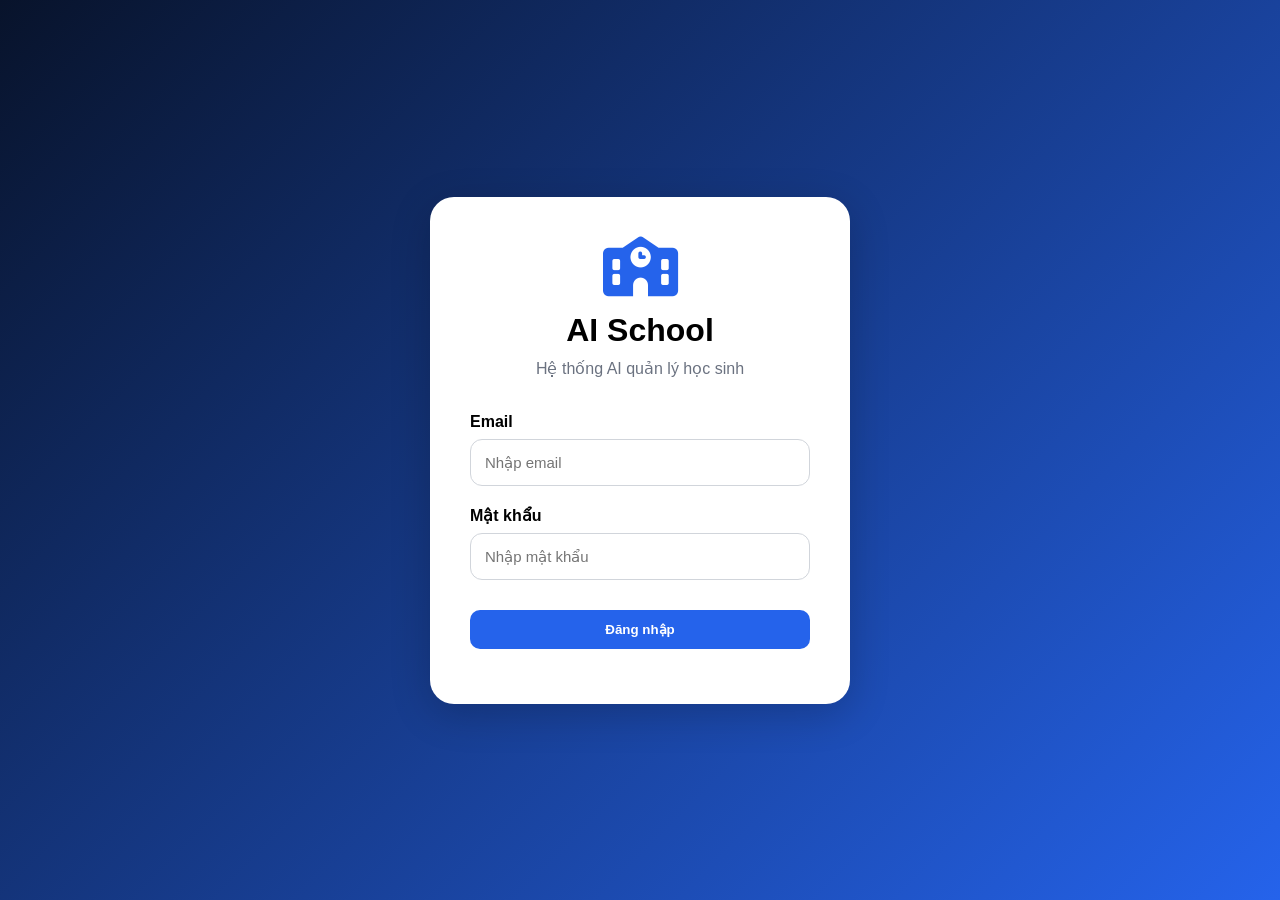
==== frontend/chatbot.html @ 5d68d1e5 "fix bug" ====
<!doctype html>
<html lang="vi">
  <head>
    <meta charset="UTF-8" />
    <meta name="viewport" content="width=device-width, initial-scale=1.0" />
    <title>Chatbot AI - AI School</title>
    <link rel="stylesheet" href="css/style.css" />
    <link rel="stylesheet" href="https://cdnjs.cloudflare.com/ajax/libs/font-awesome/6.5.2/css/all.min.css" />
    <style>
      .chat-layout { display: flex; flex-direction: column; height: calc(100vh - 120px); }
      .chat-messages { flex: 1; overflow-y: auto; padding: 20px; display: flex; flex-direction: column; gap: 16px; background: #f9fafb; border-radius: 16px; margin-bottom: 16px; }
      .msg { max-width: 75%; padding: 12px 16px; border-radius: 16px; font-size: 15px; line-height: 1.6; white-space: pre-wrap; word-break: break-word; }
      .msg.user { align-self: flex-end; background: #2563eb; color: white; border-bottom-right-radius: 4px; }
      .msg.bot  { align-self: flex-start; background: white; color: #1f2937; border-bottom-left-radius: 4px; box-shadow: 0 2px 8px rgba(0,0,0,0.08); }
      .msg.typing { color: #9ca3af; font-style: italic; }
      .chat-input-row { display: flex; gap: 10px; }
      .chat-input-row input { flex: 1; padding: 14px 18px; border-radius: 12px; border: 1px solid #d1d5db; font-size: 15px; outline: none; }
      .chat-input-row input:focus { border-color: #2563eb; }
      .chat-input-row button { padding: 14px 20px; border-radius: 12px; background: #2563eb; color: white; font-size: 15px; cursor: pointer; border: none; }
      .chat-input-row button:disabled { background: #9ca3af; cursor: not-allowed; }
    </style>
  </head>

  <body>
    <div class="layout">
      <aside class="sidebar">
        <div class="logo">
          <i class="fa-solid fa-school"></i>
          <span>AI School</span>
        </div>
        <ul class="menu">
          <li onclick="location.href='index.html'"><i class="fa-solid fa-chart-line"></i> Dashboard</li>
          <li onclick="location.href='students.html'"><i class="fa-solid fa-user-graduate"></i> Học sinh</li>
          <li onclick="location.href='index.html'"><i class="fa-solid fa-camera"></i> Nhận diện khuôn mặt</li>
          <li onclick="location.href='plate.html'"><i class="fa-solid fa-car"></i> Nhận diện biển số</li>
          <li class="active"><i class="fa-solid fa-robot"></i> Chatbot AI</li>
        </ul>
        <button onclick="logout()" style="margin:16px;width:calc(100% - 32px)">
          <i class="fa-solid fa-right-from-bracket"></i> Đăng xuất
        </button>
      </aside>

      <main class="main">
        <header class="topbar">
          <div>
            <h1>Chatbot AI</h1>
            <p>Hỏi về thống kê, vi phạm, học sinh</p>
          </div>
        </header>

        <div class="chat-layout">
          <div class="chat-messages" id="chatMessages">
            <div class="msg bot">Xin chào! Tôi là AI School Assistant. Bạn có thể hỏi tôi về thống kê vi phạm, danh sách học sinh, hoặc bất kỳ thông tin nào liên quan đến hệ thống quản lý trường học. 📊</div>
          </div>
          <div class="chat-input-row">
            <input type="text" id="chatInput" placeholder="Nhập câu hỏi..." onkeydown="if(event.key==='Enter') sendMessage()" />
            <button id="sendBtn" onclick="sendMessage()">
              <i class="fa-solid fa-paper-plane"></i>
            </button>
          </div>
        </div>
      </main>
    </div>

    <script src="js/api.js"></script>
    <script src="js/chatbot.js"></script>
  </body>
</html>
---- frontend/css/style.css ----
* {
  margin: 0;
  padding: 0;
  box-sizing: border-box;
  font-family: "Segoe UI", sans-serif;
}

body {
  background: #f4f7fb;
}

.layout {
  display: flex;
  min-height: 100vh;
}

/* ======================
   SIDEBAR
====================== */

.sidebar {
  width: 250px;
  background: #08132b;
  color: white;
  padding: 20px;
  position: fixed;
  left: 0;
  top: 0;
  bottom: 0;
}

.logo {
  font-size: 18px;
  font-weight: 700;
  margin-bottom: 40px;

  display: flex;
  gap: 10px;
  align-items: center;
}

.menu {
  list-style: none;
}

.menu li {
  padding: 14px 16px;
  margin-bottom: 10px;
  border-radius: 12px;

  cursor: pointer;

  display: flex;
  gap: 12px;
  align-items: center;

  transition: 0.3s;
}

.menu li:hover {
  background: #122042;
}

.menu .active {
  background: #2563eb;
}

.menu li a {
  display: flex;

  align-items: center;

  gap: 12px;

  text-decoration: none;

  color: inherit;

  width: 100%;
}

/* ======================
   MAIN
====================== */

.main {
  margin-left: 250px;
  flex: 1;
  padding: 30px;
}

/* ======================
   TOPBAR
====================== */

.topbar {
  display: flex;
  justify-content: space-between;
  align-items: center;

  margin-bottom: 25px;
}

.topbar h1 {
  font-size: 34px;
  margin-bottom: 6px;
}

.topbar p {
  color: #6b7280;
}

.user-box {
  font-size: 34px;
  color: #2563eb;
}

/* ======================
   BUTTON
====================== */

button {
  border: none;

  padding: 12px 18px;

  border-radius: 10px;

  cursor: pointer;

  background: #2563eb;

  color: white;

  font-weight: 600;
}

button:hover {
  background: #1d4ed8;
}

/* ======================
   MOBILE NAV
====================== */

.mobile-nav {
  display: none;
}

.mobile-item {
  text-decoration: none;

  color: #6b7280;
}

/* ======================
   RESPONSIVE
====================== */

@media (max-width: 768px) {
  .sidebar {
    display: none;
  }

  .main {
    margin-left: 0;
    padding: 15px;
    padding-bottom: 100px;
  }

  .topbar {
    flex-direction: column;
    align-items: flex-start;
    gap: 10px;
  }

  .topbar h1 {
    font-size: 26px;
  }

  button {
    width: 100%;

    font-size: 16px;

    padding: 14px;
  }

  .mobile-nav {
    position: fixed;

    bottom: 0;
    left: 0;
    right: 0;

    height: 75px;

    background: white;

    display: flex;

    justify-content: space-around;

    align-items: center;

    box-shadow: 0 -4px 20px rgba(0, 0, 0, 0.08);

    z-index: 999;
  }

  .mobile-item {
    display: flex;

    flex-direction: column;

    align-items: center;

    gap: 5px;

    font-size: 13px;
  }

  .mobile-item i {
    font-size: 22px;
  }

  .mobile-item.active {
    color: #2563eb;
  }
}
.empty-profile {
  height: 100%;

  display: flex;

  flex-direction: column;

  justify-content: center;

  align-items: center;

  color: #9ca3af;

  gap: 15px;
}

.empty-profile i {
  font-size: 70px;
}

.profile-card {
  display: flex;

  flex-direction: column;

  gap: 15px;
}

.profile-avatar {
  width: 100px;

  height: 100px;

  border-radius: 50%;

  background: #2563eb;

  color: white;

  display: flex;

  justify-content: center;

  align-items: center;

  font-size: 40px;

  margin: auto;
}

.profile-card h2 {
  text-align: center;
}

.violation-section {
  margin-top: 20px;

  display: flex;

  flex-direction: column;

  gap: 12px;
}

.violation-section select,
.violation-section textarea {
  padding: 12px;

  border-radius: 12px;

  border: 1px solid #d1d5db;

  outline: none;
}

.violation-section textarea {
  min-height: 100px;

  resize: none;
}

.result-header {
  margin-bottom: 20px;
}

#studentProfile {
  min-height: 500px;

  display: flex;

  flex-direction: column;
}

.empty-profile {
  flex: 1;

  display: flex;

  flex-direction: column;

  justify-content: center;

  align-items: center;

  text-align: center;

  color: #9ca3af;

  gap: 15px;
}

.empty-profile i {
  font-size: 70px;
}

.empty-profile p {
  font-size: 20px;

  font-weight: 600;
}

.profile-card {
  display: flex;

  flex-direction: column;

  gap: 15px;
}

.profile-avatar {
  width: 100px;

  height: 100px;

  border-radius: 50%;

  background: linear-gradient(135deg, #2563eb, #1d4ed8);

  color: white;

  display: flex;

  justify-content: center;

  align-items: center;

  font-size: 40px;

  margin: 0 auto;
}

.profile-card h2 {
  text-align: center;

  font-size: 28px;
}

.profile-card p {
  background: #f9fafb;

  padding: 12px;

  border-radius: 12px;
}

.violation-section {
  margin-top: 10px;

  display: flex;

  flex-direction: column;

  gap: 12px;
}

.violation-section label {
  font-weight: 600;
}

.violation-section select,
.violation-section textarea {
  padding: 12px;

  border-radius: 12px;

  border: 1px solid #d1d5db;

  font-size: 15px;

  outline: none;
}

.violation-section textarea {
  min-height: 100px;

  resize: none;
}

.violation-section button {
  margin-top: 10px;
}
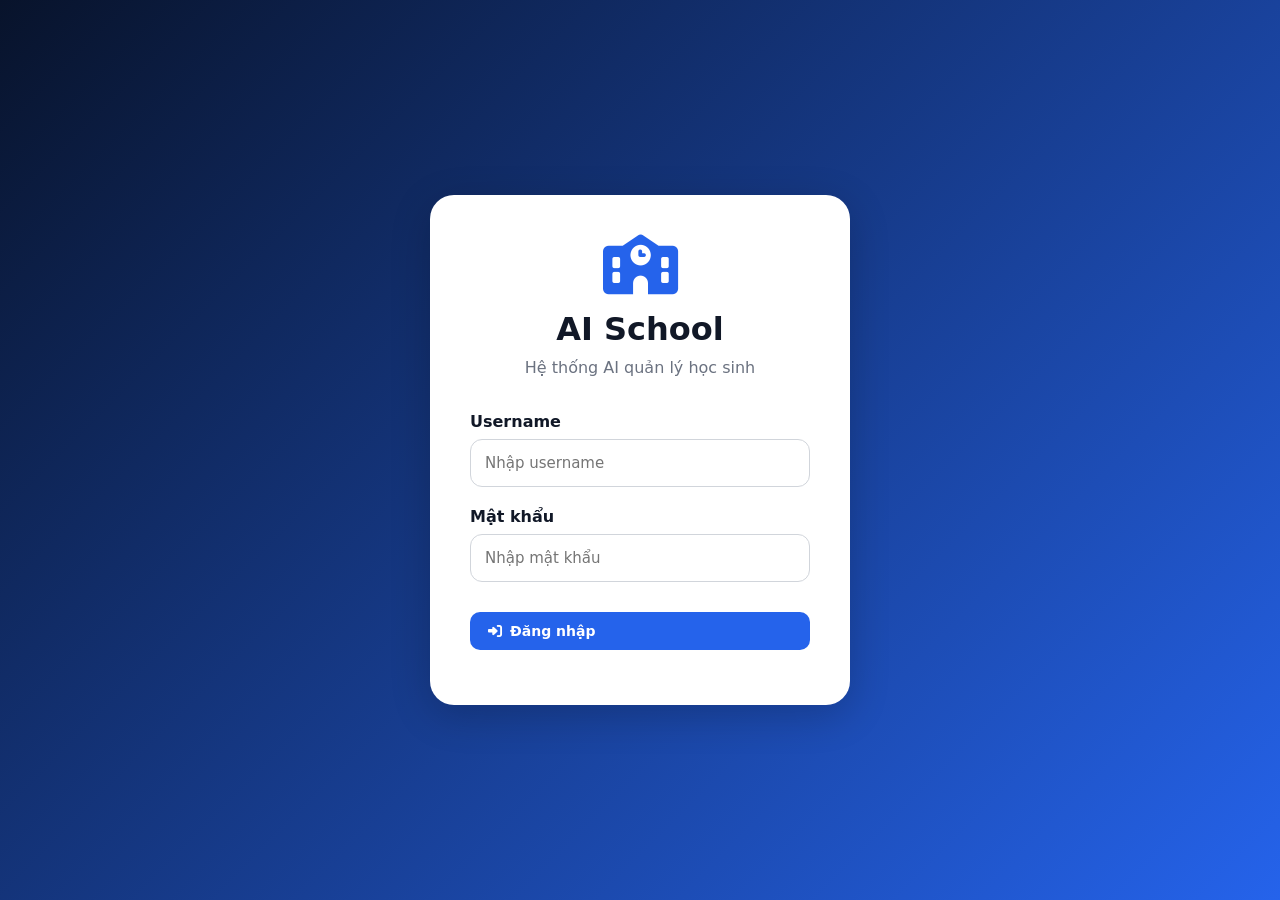
==== commit c3877468: "up" ====
--- a/frontend/chatbot.html
+++ b/frontend/chatbot.html
@@ -3,66 +3,232 @@
   <head>
     <meta charset="UTF-8" />
     <meta name="viewport" content="width=device-width, initial-scale=1.0" />
-    <title>Chatbot AI - AI School</title>
+    <title>Chatbot AI — AI School</title>
     <link rel="stylesheet" href="css/style.css" />
     <link rel="stylesheet" href="https://cdnjs.cloudflare.com/ajax/libs/font-awesome/6.5.2/css/all.min.css" />
     <style>
-      .chat-layout { display: flex; flex-direction: column; height: calc(100vh - 120px); }
-      .chat-messages { flex: 1; overflow-y: auto; padding: 20px; display: flex; flex-direction: column; gap: 16px; background: #f9fafb; border-radius: 16px; margin-bottom: 16px; }
-      .msg { max-width: 75%; padding: 12px 16px; border-radius: 16px; font-size: 15px; line-height: 1.6; white-space: pre-wrap; word-break: break-word; }
-      .msg.user { align-self: flex-end; background: #2563eb; color: white; border-bottom-right-radius: 4px; }
-      .msg.bot  { align-self: flex-start; background: white; color: #1f2937; border-bottom-left-radius: 4px; box-shadow: 0 2px 8px rgba(0,0,0,0.08); }
-      .msg.typing { color: #9ca3af; font-style: italic; }
-      .chat-input-row { display: flex; gap: 10px; }
-      .chat-input-row input { flex: 1; padding: 14px 18px; border-radius: 12px; border: 1px solid #d1d5db; font-size: 15px; outline: none; }
-      .chat-input-row input:focus { border-color: #2563eb; }
-      .chat-input-row button { padding: 14px 20px; border-radius: 12px; background: #2563eb; color: white; font-size: 15px; cursor: pointer; border: none; }
-      .chat-input-row button:disabled { background: #9ca3af; cursor: not-allowed; }
+      .chat-layout {
+        display: grid;
+        grid-template-columns: 1fr 300px;
+        gap: 20px;
+        height: calc(100vh - 160px);
+      }
+      .chat-main {
+        background: white;
+        border-radius: var(--radius);
+        box-shadow: var(--shadow);
+        display: flex;
+        flex-direction: column;
+        overflow: hidden;
+      }
+      .chat-header {
+        padding: 16px 20px;
+        border-bottom: 1px solid var(--gray-100);
+        display: flex;
+        align-items: center;
+        gap: 12px;
+      }
+      .bot-avatar {
+        width: 40px; height: 40px;
+        border-radius: 12px;
+        background: linear-gradient(135deg, #2563eb, #1d4ed8);
+        display: flex; justify-content: center; align-items: center;
+        color: white; font-size: 18px;
+      }
+      .chat-header-info strong { font-size: 15px; font-weight: 700; display: block; }
+      .chat-header-info small  { font-size: 12px; color: var(--success); }
+      .context-badge {
+        margin-left: auto; font-size: 12px; font-weight: 600;
+        background: var(--gray-100); color: var(--gray-600);
+        padding: 5px 12px; border-radius: 20px;
+      }
+      .chat-messages {
+        flex: 1; overflow-y: auto; padding: 20px;
+        display: flex; flex-direction: column; gap: 16px;
+      }
+      .msg { display: flex; gap: 10px; align-items: flex-start; max-width: 88%; }
+      .msg.user { align-self: flex-end; flex-direction: row-reverse; }
+      .msg-avatar {
+        width: 32px; height: 32px; border-radius: 10px;
+        display: flex; justify-content: center; align-items: center;
+        font-size: 14px; flex-shrink: 0;
+      }
+      .msg.bot  .msg-avatar { background: #eff6ff; color: var(--primary); }
+      .msg.user .msg-avatar { background: var(--primary); color: white; }
+      .msg-bubble {
+        padding: 12px 16px; border-radius: 16px;
+        font-size: 14px; line-height: 1.6;
+      }
+      .msg.bot  .msg-bubble { background: var(--gray-50); border-top-left-radius: 4px; }
+      .msg.user .msg-bubble { background: var(--primary); color: white; border-top-right-radius: 4px; }
+      .msg-bubble p { margin-bottom: 6px; }
+      .msg-bubble p:last-child { margin-bottom: 0; }
+      .msg-bubble ul { padding-left: 18px; margin-top: 4px; }
+      .msg-bubble li { margin-bottom: 4px; }
+      .chat-actions {
+        padding: 12px 20px 0;
+        display: flex; gap: 8px;
+        border-top: 1px solid var(--gray-100);
+      }
+      .chat-input { padding: 12px 20px 16px; display: flex; gap: 10px; }
+      .chat-input input { flex: 1; border-radius: 50px; padding: 12px 18px; }
+      .chat-input button {
+        border-radius: 50%; width: 44px; height: 44px;
+        padding: 0; justify-content: center; flex-shrink: 0;
+      }
+      .chat-sidebar {
+        display: flex; flex-direction: column; gap: 16px; overflow-y: auto;
+      }
+      .shortcuts {
+        background: white; border-radius: var(--radius);
+        padding: 18px; box-shadow: var(--shadow);
+      }
+      .shortcuts h3 {
+        font-size: 12px; font-weight: 700; margin-bottom: 12px;
+        color: var(--gray-400); text-transform: uppercase; letter-spacing: 0.5px;
+      }
+      .shortcut-btn {
+        display: block; width: 100%; text-align: left;
+        background: var(--gray-50); color: var(--gray-800);
+        padding: 10px 12px; border-radius: 10px; margin-bottom: 8px;
+        font-size: 13px; font-weight: 500;
+        border: 1px solid var(--gray-200); cursor: pointer; transition: all 0.2s;
+      }
+      .shortcut-btn:hover {
+        background: #eff6ff; border-color: var(--primary);
+        color: var(--primary); transform: none;
+      }
+      .shortcut-btn:last-child { margin-bottom: 0; }
+      .typing { display: flex; align-items: center; gap: 4px; padding: 4px 0; }
+      .typing span {
+        width: 6px; height: 6px; background: var(--gray-400);
+        border-radius: 50%; animation: bounce 1.2s infinite;
+      }
+      .typing span:nth-child(2) { animation-delay: 0.2s; }
+      .typing span:nth-child(3) { animation-delay: 0.4s; }
+      @keyframes bounce {
+        0%, 80%, 100% { transform: translateY(0); }
+        40% { transform: translateY(-6px); }
+      }
+      .clear-btn {
+        background: var(--gray-100); color: var(--gray-600);
+        font-size: 12px; padding: 7px 12px; border-radius: 8px;
+      }
+      .clear-btn:hover { background: var(--gray-200); transform: none; }
+      @media (max-width: 900px) {
+        .chat-layout { grid-template-columns: 1fr; height: auto; }
+        .chat-main   { height: 65vh; }
+        .chat-sidebar { display: none; }
+      }
     </style>
   </head>
-
   <body>
     <div class="layout">
-      <aside class="sidebar">
-        <div class="logo">
-          <i class="fa-solid fa-school"></i>
-          <span>AI School</span>
-        </div>
-        <ul class="menu">
-          <li onclick="location.href='index.html'"><i class="fa-solid fa-chart-line"></i> Dashboard</li>
-          <li onclick="location.href='students.html'"><i class="fa-solid fa-user-graduate"></i> Học sinh</li>
-          <li onclick="location.href='index.html'"><i class="fa-solid fa-camera"></i> Nhận diện khuôn mặt</li>
-          <li onclick="location.href='plate.html'"><i class="fa-solid fa-car"></i> Nhận diện biển số</li>
-          <li class="active"><i class="fa-solid fa-robot"></i> Chatbot AI</li>
-        </ul>
-        <button onclick="logout()" style="margin:16px;width:calc(100% - 32px)">
-          <i class="fa-solid fa-right-from-bracket"></i> Đăng xuất
-        </button>
-      </aside>
+
+      <!-- Sidebar (desktop) — nội dung được renderNav() inject -->
+      <aside class="sidebar" id="sidebar"></aside>
 
       <main class="main">
         <header class="topbar">
           <div>
             <h1>Chatbot AI</h1>
-            <p>Hỏi về thống kê, vi phạm, học sinh</p>
+            <p>Hỏi về học sinh, vi phạm và thống kê</p>
+          </div>
+          <div class="user-box">
+            <i class="fa-solid fa-user-circle"></i>
+            <span id="usernameDisplay">---</span>
+            <span id="roleBadge" class="role-badge"></span>
           </div>
         </header>
 
         <div class="chat-layout">
-          <div class="chat-messages" id="chatMessages">
-            <div class="msg bot">Xin chào! Tôi là AI School Assistant. Bạn có thể hỏi tôi về thống kê vi phạm, danh sách học sinh, hoặc bất kỳ thông tin nào liên quan đến hệ thống quản lý trường học. 📊</div>
-          </div>
-          <div class="chat-input-row">
-            <input type="text" id="chatInput" placeholder="Nhập câu hỏi..." onkeydown="if(event.key==='Enter') sendMessage()" />
-            <button id="sendBtn" onclick="sendMessage()">
-              <i class="fa-solid fa-paper-plane"></i>
-            </button>
+          <!-- Main chat -->
+          <div class="chat-main">
+            <div class="chat-header">
+              <div class="bot-avatar"><i class="fa-solid fa-robot"></i></div>
+              <div class="chat-header-info">
+                <strong>AI School Assistant</strong>
+                <small>● Được hỗ trợ bởi Groq AI</small>
+              </div>
+              <span class="context-badge" id="contextBadge">Đang tải...</span>
+            </div>
+
+            <div class="chat-messages" id="chatMessages">
+              <div class="msg bot">
+                <div class="msg-avatar"><i class="fa-solid fa-robot"></i></div>
+                <div class="msg-bubble">
+                  Xin chào! Tôi là AI School Assistant. Tôi có thể giúp bạn:<br /><br />
+                  • Tra cứu thông tin và lịch sử vi phạm của học sinh<br />
+                  • Xem thống kê vi phạm theo ngày, tuần, tháng<br />
+                  • Tổng hợp báo cáo nhanh<br /><br />
+                  Bạn cần hỗ trợ gì?
+                </div>
+              </div>
+            </div>
+
+            <div class="chat-actions">
+              <button class="clear-btn" onclick="clearChat()">
+                <i class="fa-solid fa-trash-can"></i> Xóa hội thoại
+              </button>
+            </div>
+
+            <div class="chat-input">
+              <input
+                type="text"
+                id="chatInput"
+                placeholder="Nhập câu hỏi..."
+                onkeydown="if(event.key==='Enter'&&!event.shiftKey){event.preventDefault();sendMessage();}"
+              />
+              <button id="sendBtn" onclick="sendMessage()">
+                <i class="fa-solid fa-paper-plane"></i>
+              </button>
+            </div>
+          </div>
+
+          <!-- Sidebar chat -->
+          <div class="chat-sidebar">
+            <div class="shortcuts">
+              <h3>Câu hỏi nhanh</h3>
+              <button class="shortcut-btn" onclick="quickAsk('Tổng kết vi phạm hôm nay')">📊 Tổng kết hôm nay</button>
+              <button class="shortcut-btn" onclick="quickAsk('Học sinh nào vi phạm nhiều nhất tuần này?')">🏆 Vi phạm nhiều nhất</button>
+              <button class="shortcut-btn" onclick="quickAsk('Thống kê vi phạm theo loại')">📋 Vi phạm theo loại</button>
+              <button class="shortcut-btn" onclick="quickAsk('Có bao nhiêu học sinh trong hệ thống?')">👥 Tổng học sinh</button>
+              <button class="shortcut-btn" onclick="quickAsk('Danh sách vi phạm gần đây nhất')">🔔 Vi phạm gần đây</button>
+              <button class="shortcut-btn" onclick="quickAsk('Tóm tắt báo cáo tháng này')">📅 Báo cáo tháng</button>
+            </div>
+
+            <div class="shortcuts">
+              <h3>Tra cứu học sinh</h3>
+              <p style="font-size:13px;color:var(--gray-400);margin-bottom:10px;">Nhập tên hoặc mã học sinh</p>
+              <div style="display:flex;gap:8px">
+                <input
+                  id="studentSearch"
+                  type="text"
+                  placeholder="Tên / mã HS..."
+                  style="border-radius:8px;font-size:13px"
+                  onkeydown="if(event.key==='Enter') searchStudent();"
+                />
+                <button class="btn-sm" onclick="searchStudent()">
+                  <i class="fa-solid fa-search"></i>
+                </button>
+              </div>
+            </div>
           </div>
         </div>
       </main>
     </div>
 
+    <!-- Mobile nav — nội dung được renderNav() inject -->
+    <nav class="mobile-nav" id="mobileNav"></nav>
+
     <script src="js/api.js"></script>
     <script src="js/chatbot.js"></script>
+    <script>
+      requireAuth();
+      requireTeacher();
+      renderNav("chatbot");
+    </script>
   </body>
 </html>
+
+
--- a/frontend/css/style.css
+++ b/frontend/css/style.css
@@ -1,14 +1,38 @@
-* {
-  margin: 0;
-  padding: 0;
+/* ======================
+   BASE RESET & VARIABLES
+====================== */
+*, *::before, *::after {
+  margin: 0; padding: 0;
   box-sizing: border-box;
-  font-family: "Segoe UI", sans-serif;
 }
 
 body {
-  background: #f4f7fb;
-}
-
+  font-family: system-ui, -apple-system, sans-serif;
+}
+
+:root {
+  --primary:      #2563eb;
+  --primary-dark: #1d4ed8;
+  --success:      #16a34a;
+  --danger:       #dc2626;
+  --warning:      #f59e0b;
+  --gray-50:      #f9fafb;
+  --gray-100:     #f3f4f6;
+  --gray-200:     #e5e7eb;
+  --gray-400:     #9ca3af;
+  --gray-600:     #6b7280;
+  --gray-800:     #1f2937;
+  --sidebar-bg:   #08132b;
+  --radius:       14px;
+  --radius-sm:    10px;
+  --shadow:       0 4px 20px rgba(0,0,0,0.08);
+}
+
+body { background: #f4f7fb; color: #111827; }
+
+/* ======================
+   LAYOUT
+====================== */
 .layout {
   display: flex;
   min-height: 100vh;
@@ -17,415 +41,451 @@
 /* ======================
    SIDEBAR
 ====================== */
-
 .sidebar {
   width: 250px;
-  background: #08132b;
+  background: var(--sidebar-bg);
   color: white;
-  padding: 20px;
+  padding: 20px 16px;
   position: fixed;
-  left: 0;
-  top: 0;
-  bottom: 0;
+  left: 0; top: 0; bottom: 0;
+  display: flex;
+  flex-direction: column;
+  z-index: 100;
+  overflow-y: auto;
 }
 
 .logo {
-  font-size: 18px;
-  font-weight: 700;
-  margin-bottom: 40px;
-
-  display: flex;
-  gap: 10px;
-  align-items: center;
-}
-
-.menu {
-  list-style: none;
-}
-
+  font-size: 18px; font-weight: 800;
+  margin-bottom: 36px;
+  display: flex; gap: 10px; align-items: center;
+  padding: 4px 4px 20px;
+  border-bottom: 1px solid rgba(255,255,255,0.08);
+}
+.logo i { color: var(--primary); font-size: 22px; }
+
+.menu { list-style: none; flex: 1; }
 .menu li {
-  padding: 14px 16px;
-  margin-bottom: 10px;
-  border-radius: 12px;
-
+  padding: 12px 14px;
+  margin-bottom: 4px;
+  border-radius: var(--radius-sm);
   cursor: pointer;
-
-  display: flex;
-  gap: 12px;
-  align-items: center;
-
-  transition: 0.3s;
-}
-
-.menu li:hover {
-  background: #122042;
-}
-
-.menu .active {
-  background: #2563eb;
-}
-
+  display: flex; gap: 12px; align-items: center;
+  font-size: 14px; font-weight: 500;
+  color: rgba(255,255,255,0.7);
+  transition: background 0.2s, color 0.2s;
+}
+.menu li:hover { background: rgba(255,255,255,0.08); color: white; }
+.menu li.active { background: var(--primary); color: white; }
+.menu li i { width: 18px; text-align: center; font-size: 15px; }
 .menu li a {
-  display: flex;
-
-  align-items: center;
-
-  gap: 12px;
-
-  text-decoration: none;
-
-  color: inherit;
-
-  width: 100%;
-}
+  display: flex; align-items: center; gap: 12px;
+  text-decoration: none; color: inherit; width: 100%;
+}
+
+/* ── Sidebar user info (ở dưới menu) ── */
+.sidebar-user {
+  display: flex; align-items: center; gap: 10px;
+  padding: 12px 10px;
+  margin-top: 8px;
+  border-top: 1px solid rgba(255,255,255,0.08);
+  border-radius: var(--radius-sm);
+}
+.sidebar-user > i {
+  font-size: 28px;
+  color: rgba(255,255,255,0.5);
+  flex-shrink: 0;
+}
+.sidebar-user-info {
+  display: flex; flex-direction: column; gap: 2px;
+  overflow: hidden;
+}
+.sidebar-username {
+  font-size: 13px; font-weight: 700; color: white;
+  white-space: nowrap; overflow: hidden; text-overflow: ellipsis;
+}
+.sidebar-role {
+  font-size: 11px; font-weight: 600;
+  color: rgba(255,255,255,0.45);
+  text-transform: uppercase; letter-spacing: 0.5px;
+}
+
+.logout-btn {
+  background: rgba(255,255,255,0.08);
+  color: rgba(255,255,255,0.6);
+  border: none;
+  width: 100%; padding: 12px;
+  border-radius: var(--radius-sm);
+  font-size: 14px; font-weight: 600;
+  cursor: pointer; display: flex;
+  align-items: center; justify-content: center;
+  gap: 8px; margin-top: 12px;
+  transition: background 0.2s;
+}
+.logout-btn:hover { background: rgba(255,255,255,0.15); color: white; transform: none; }
 
 /* ======================
    MAIN
 ====================== */
-
 .main {
   margin-left: 250px;
   flex: 1;
-  padding: 30px;
+  padding: 28px 30px;
+  min-height: 100vh;
 }
 
 /* ======================
    TOPBAR
 ====================== */
-
 .topbar {
   display: flex;
   justify-content: space-between;
   align-items: center;
-
-  margin-bottom: 25px;
-}
-
-.topbar h1 {
-  font-size: 34px;
-  margin-bottom: 6px;
-}
-
-.topbar p {
-  color: #6b7280;
-}
+  margin-bottom: 24px;
+  flex-wrap: wrap;
+  gap: 12px;
+}
+.topbar h1 { font-size: 28px; font-weight: 800; letter-spacing: -0.5px; }
+.topbar p  { color: var(--gray-600); font-size: 14px; margin-top: 3px; }
 
 .user-box {
-  font-size: 34px;
-  color: #2563eb;
-}
+  display: flex; align-items: center; gap: 10px;
+  background: white;
+  padding: 10px 16px;
+  border-radius: 50px;
+  box-shadow: var(--shadow);
+  font-size: 14px; font-weight: 600;
+  color: var(--gray-800);
+}
+.user-box i { color: var(--primary); font-size: 20px; }
+
+/* ======================
+   STATS CARDS
+====================== */
+.stats {
+  display: grid;
+  grid-template-columns: repeat(4, 1fr);
+  gap: 18px;
+  margin-bottom: 24px;
+}
+.stat-card {
+  background: white;
+  padding: 20px;
+  border-radius: var(--radius);
+  box-shadow: var(--shadow);
+}
+.card-header {
+  display: flex; justify-content: space-between; align-items: center;
+  margin-bottom: 10px;
+  color: var(--gray-600); font-size: 13px; font-weight: 500;
+}
+.card-header i { font-size: 20px; opacity: 0.7; }
+.stat-card h2  { font-size: 32px; font-weight: 800; letter-spacing: -1px; }
+.stat-card.green { border-top: 3px solid var(--success); }
+.stat-card.blue  { border-top: 3px solid var(--primary); }
+.stat-card.amber { border-top: 3px solid var(--warning); }
+.stat-card.red   { border-top: 3px solid var(--danger);  }
+
+/* compat with old class names */
+.stat-card.student { border-left: 4px solid var(--success); }
+.stat-card.face    { border-left: 4px solid var(--primary); }
+.stat-card.plate   { border-left: 4px solid var(--warning); }
+
+/* ======================
+   CONTENT CARDS
+====================== */
+.card {
+  background: white;
+  border-radius: var(--radius);
+  padding: 20px;
+  box-shadow: var(--shadow);
+}
+.card h2 { font-size: 16px; font-weight: 700; }
 
 /* ======================
    BUTTON
 ====================== */
-
 button {
   border: none;
-
+  padding: 11px 18px;
+  border-radius: var(--radius-sm);
+  cursor: pointer;
+  background: var(--primary);
+  color: white;
+  font-weight: 600;
+  font-size: 14px;
+  font-family: inherit;
+  transition: all 0.2s;
+  display: inline-flex; align-items: center; gap: 8px;
+}
+button:hover { background: var(--primary-dark); transform: translateY(-1px); }
+button:active { transform: translateY(0); }
+button:disabled { opacity: 0.55; cursor: not-allowed; transform: none; }
+
+.btn-danger  { background: var(--danger); }
+.btn-danger:hover  { background: #b91c1c; }
+.btn-success { background: var(--success); }
+.btn-success:hover { background: #15803d; }
+.btn-ghost   { background: var(--gray-100); color: var(--gray-800); }
+.btn-ghost:hover   { background: var(--gray-200); transform: none; }
+.btn-sm { padding: 8px 12px; font-size: 13px; border-radius: 8px; }
+
+/* ======================
+   TABLE
+====================== */
+.table-card {
+  background: white;
+  border-radius: var(--radius);
+  box-shadow: var(--shadow);
+  overflow-x: auto;
+}
+table { width: 100%; border-collapse: collapse; }
+thead { background: var(--gray-50); }
+th, td { padding: 14px 16px; text-align: left; font-size: 14px; }
+th { font-weight: 700; color: var(--gray-600); font-size: 12px;
+  text-transform: uppercase; letter-spacing: 0.5px; }
+tbody tr { border-bottom: 1px solid var(--gray-100); transition: background 0.15s; }
+tbody tr:hover { background: var(--gray-50); }
+tbody tr:last-child { border-bottom: none; }
+
+/* ======================
+   BADGES
+====================== */
+.badge {
+  display: inline-flex; align-items: center;
+  padding: 3px 10px; border-radius: 20px;
+  font-size: 12px; font-weight: 600;
+}
+.badge-blue  { background: #eff6ff; color: var(--primary); }
+.badge-red   { background: #fef2f2; color: var(--danger);  }
+.badge-green { background: #f0fdf4; color: var(--success); }
+.badge-amber { background: #fffbeb; color: var(--warning); }
+/* compat */
+.badge.warning { background: #fffbeb; color: var(--warning); }
+.badge.danger  { background: #fef2f2; color: var(--danger); }
+
+/* ======================
+   FORMS / MODAL
+====================== */
+.form-group { display: flex; flex-direction: column; gap: 6px; margin-bottom: 14px; }
+.form-group label { font-size: 13px; font-weight: 600; color: var(--gray-600); }
+
+input, select, textarea {
+  padding: 11px 14px;
+  border-radius: var(--radius-sm);
+  border: 1.5px solid var(--gray-200);
+  font-size: 14px; font-family: inherit;
+  outline: none; transition: border-color 0.2s;
+  background: white;
+}
+input:focus, select:focus, textarea:focus { border-color: var(--primary); }
+textarea { min-height: 90px; resize: none; }
+
+.modal {
+  position: fixed; inset: 0;
+  background: rgba(0,0,0,0.45);
+  display: none; justify-content: center; align-items: center;
+  z-index: 9999; backdrop-filter: blur(3px);
+  pointer-events: none;
+}
+.modal.open {
+  display: flex;
+  pointer-events: auto;
+}
+body.modal-open {
+  overflow: hidden;
+}
+.modal-content {
+  width: 460px; max-width: 95%;
+  background: white; border-radius: 20px;
+  padding: 28px; box-shadow: 0 20px 60px rgba(0,0,0,0.2);
+  animation: slideUp 0.25s ease;
+  max-height: 90vh; overflow-y: auto;
+}
+@keyframes slideUp {
+  from { transform: translateY(20px); opacity: 0; }
+  to   { transform: translateY(0); opacity: 1; }
+}
+.modal-header {
+  display: flex; justify-content: space-between; align-items: center;
+  margin-bottom: 20px;
+}
+.modal-header h2 { font-size: 18px; font-weight: 700; }
+.close-btn {
+  background: var(--gray-100); color: var(--gray-800);
+  width: 36px; height: 36px; border-radius: 50%;
+  padding: 0; justify-content: center;
+}
+.close-btn:hover { background: var(--gray-200); transform: none; }
+
+.save-btn { width: 100%; margin-top: 10px; justify-content: center; }
+
+/* ======================
+   SEARCH BAR
+====================== */
+.search-bar, .search-section {
+  background: white;
   padding: 12px 18px;
-
-  border-radius: 10px;
-
-  cursor: pointer;
-
-  background: #2563eb;
-
-  color: white;
-
-  font-weight: 600;
-}
-
-button:hover {
-  background: #1d4ed8;
+  border-radius: var(--radius);
+  box-shadow: var(--shadow);
+  display: flex; align-items: center; gap: 10px;
+  margin-bottom: 20px;
+}
+.search-bar input, .search-box input {
+  border: none; outline: none; width: 100%; font-size: 15px;
+  padding: 0; background: transparent;
+}
+.search-bar i, .search-box i { color: var(--gray-400); }
+.search-box { border: none; box-shadow: none; padding: 0; background: transparent; }
+
+/* ======================
+   ACTION BUTTONS
+====================== */
+.action-btns { display: flex; gap: 8px; }
+.edit-btn, .delete-btn {
+  border: none; width: 36px; height: 36px; border-radius: 8px;
+  cursor: pointer; color: white;
+  display: flex; align-items: center; justify-content: center; font-size: 13px;
+}
+.edit-btn   { background: var(--primary); }
+.delete-btn { background: var(--danger);  }
+.edit-btn:hover   { background: var(--primary-dark); transform: none; }
+.delete-btn:hover { background: #b91c1c; transform: none; }
+
+/* ======================
+   PROFILE CARD (face.js)
+====================== */
+.empty-profile {
+  flex: 1; min-height: 200px;
+  display: flex; flex-direction: column;
+  justify-content: center; align-items: center;
+  text-align: center; color: var(--gray-400); gap: 12px;
+}
+.empty-profile i  { font-size: 64px; }
+.empty-profile p  { font-size: 18px; font-weight: 600; }
+.empty-profile small { font-size: 13px; }
+
+.profile-card { display: flex; flex-direction: column; gap: 12px; }
+.profile-avatar {
+  width: 255px; height: 255px; border-radius: 50%;
+  background: linear-gradient(135deg, var(--primary), var(--primary-dark));
+  color: white; display: flex; justify-content: center; align-items: center;
+  font-size: 52px; margin: 0 auto;
+  overflow: hidden;
+  flex-shrink: 0;
+}
+.profile-avatar.has-photo {
+  background: var(--gray-100);
+}
+.profile-avatar.has-photo i {
+  display: none;
+}
+.profile-avatar img {
+  width: 100%;
+  height: 100%;
+  display: block;
+  object-fit: cover;
+}
+.profile-card h2 { text-align: center; font-size: 22px; }
+
+.violation-section { display: flex; flex-direction: column; gap: 10px; margin-top: 12px; }
+.violation-section label { font-weight: 600; font-size: 14px; }
+.violation-section select,
+.violation-section textarea { font-size: 14px; }
+.violation-section button { justify-content: center; }
+
+/* ======================
+   LOADING PLACEHOLDER
+====================== */
+.loading-placeholder {
+  text-align: center; padding: 24px;
+  color: var(--gray-400); font-size: 14px;
+}
+
+/* ======================
+   ROLE BADGE (topbar)
+====================== */
+.role-badge {
+  font-size: 11px; font-weight: 700;
+  padding: 2px 8px; border-radius: 20px;
+  margin-left: 4px;
 }
 
 /* ======================
    MOBILE NAV
 ====================== */
-
-.mobile-nav {
-  display: none;
-}
-
-.mobile-item {
-  text-decoration: none;
-
-  color: #6b7280;
-}
-
-/* ======================
-   RESPONSIVE
-====================== */
-
+.mobile-nav { display: none; }
+
+/* ======================
+   RESPONSIVE: 1024px
+====================== */
+@media (max-width: 1024px) {
+  .stats { grid-template-columns: repeat(2, 1fr); }
+  .content-row { grid-template-columns: 1fr !important; }
+}
+
+/* ======================
+   RESPONSIVE: 768px (tablet/mobile)
+====================== */
 @media (max-width: 768px) {
-  .sidebar {
-    display: none;
-  }
+  .sidebar { display: none; }
 
   .main {
     margin-left: 0;
-    padding: 15px;
-    padding-bottom: 100px;
+    padding: 16px 16px 90px;
   }
 
   .topbar {
     flex-direction: column;
     align-items: flex-start;
     gap: 10px;
+    margin-bottom: 16px;
   }
-
-  .topbar h1 {
-    font-size: 26px;
+  .topbar h1 { font-size: 22px; }
+
+  .stats { grid-template-columns: 1fr 1fr; gap: 12px; }
+  .stat-card h2 { font-size: 26px; }
+
+  table { min-width: 560px; }
+
+  button { width: 100%; justify-content: center; font-size: 15px; padding: 13px; }
+  .btn-sm { width: auto; }
+  .action-btns button { width: 36px; }
+
+  .modal-content { padding: 20px; }
+
+  .mobile-nav {
+    display: flex;
+    position: fixed;
+    bottom: 0; left: 0; right: 0;
+    height: 68px;
+    background: white;
+    justify-content: space-around;
+    align-items: center;
+    box-shadow: 0 -2px 16px rgba(0,0,0,0.08);
+    z-index: 999;
+    border-top: 1px solid var(--gray-100);
   }
-
-  button {
-    width: 100%;
-
-    font-size: 16px;
-
-    padding: 14px;
+  .mobile-item {
+    display: flex; flex-direction: column;
+    align-items: center; gap: 4px;
+    font-size: 11px; font-weight: 600;
+    color: var(--gray-400); text-decoration: none;
+    padding: 8px 10px; border-radius: 10px;
+    cursor: pointer;
   }
-
-  .mobile-nav {
-    position: fixed;
-
-    bottom: 0;
-    left: 0;
-    right: 0;
-
-    height: 75px;
-
-    background: white;
-
-    display: flex;
-
-    justify-content: space-around;
-
-    align-items: center;
-
-    box-shadow: 0 -4px 20px rgba(0, 0, 0, 0.08);
-
-    z-index: 999;
-  }
-
-  .mobile-item {
-    display: flex;
-
-    flex-direction: column;
-
-    align-items: center;
-
-    gap: 5px;
-
-    font-size: 13px;
-  }
-
-  .mobile-item i {
-    font-size: 22px;
-  }
-
-  .mobile-item.active {
-    color: #2563eb;
-  }
-}
-.empty-profile {
-  height: 100%;
-
-  display: flex;
-
-  flex-direction: column;
-
-  justify-content: center;
-
-  align-items: center;
-
-  color: #9ca3af;
-
-  gap: 15px;
-}
-
-.empty-profile i {
-  font-size: 70px;
-}
-
-.profile-card {
-  display: flex;
-
-  flex-direction: column;
-
-  gap: 15px;
-}
-
-.profile-avatar {
-  width: 100px;
-
-  height: 100px;
-
-  border-radius: 50%;
-
-  background: #2563eb;
-
-  color: white;
-
-  display: flex;
-
-  justify-content: center;
-
-  align-items: center;
-
-  font-size: 40px;
-
-  margin: auto;
-}
-
-.profile-card h2 {
-  text-align: center;
-}
-
-.violation-section {
-  margin-top: 20px;
-
-  display: flex;
-
-  flex-direction: column;
-
-  gap: 12px;
-}
-
-.violation-section select,
-.violation-section textarea {
-  padding: 12px;
-
-  border-radius: 12px;
-
-  border: 1px solid #d1d5db;
-
-  outline: none;
-}
-
-.violation-section textarea {
-  min-height: 100px;
-
-  resize: none;
-}
-
-.result-header {
-  margin-bottom: 20px;
-}
-
-#studentProfile {
-  min-height: 500px;
-
-  display: flex;
-
-  flex-direction: column;
-}
-
-.empty-profile {
-  flex: 1;
-
-  display: flex;
-
-  flex-direction: column;
-
-  justify-content: center;
-
-  align-items: center;
-
-  text-align: center;
-
-  color: #9ca3af;
-
-  gap: 15px;
-}
-
-.empty-profile i {
-  font-size: 70px;
-}
-
-.empty-profile p {
-  font-size: 20px;
-
-  font-weight: 600;
-}
-
-.profile-card {
-  display: flex;
-
-  flex-direction: column;
-
-  gap: 15px;
-}
-
-.profile-avatar {
-  width: 100px;
-
-  height: 100px;
-
-  border-radius: 50%;
-
-  background: linear-gradient(135deg, #2563eb, #1d4ed8);
-
-  color: white;
-
-  display: flex;
-
-  justify-content: center;
-
-  align-items: center;
-
-  font-size: 40px;
-
-  margin: 0 auto;
-}
-
-.profile-card h2 {
-  text-align: center;
-
-  font-size: 28px;
-}
-
-.profile-card p {
-  background: #f9fafb;
-
-  padding: 12px;
-
-  border-radius: 12px;
-}
-
-.violation-section {
-  margin-top: 10px;
-
-  display: flex;
-
-  flex-direction: column;
-
-  gap: 12px;
-}
-
-.violation-section label {
-  font-weight: 600;
-}
-
-.violation-section select,
-.violation-section textarea {
-  padding: 12px;
-
-  border-radius: 12px;
-
-  border: 1px solid #d1d5db;
-
-  font-size: 15px;
-
-  outline: none;
-}
-
-.violation-section textarea {
-  min-height: 100px;
-
-  resize: none;
-}
-
-.violation-section button {
-  margin-top: 10px;
-}
+  .mobile-item i { font-size: 20px; }
+  .mobile-item.active { color: var(--primary); }
+}
+
+/* ======================
+   RESPONSIVE: 480px (small phone)
+====================== */
+@media (max-width: 480px) {
+  .stats { grid-template-columns: 1fr; gap: 10px; }
+  .main { padding: 12px 12px 90px; }
+  .topbar h1 { font-size: 20px; }
+  .user-box { padding: 8px 12px; font-size: 13px; }
+  .card { padding: 14px; }
+}
+
+
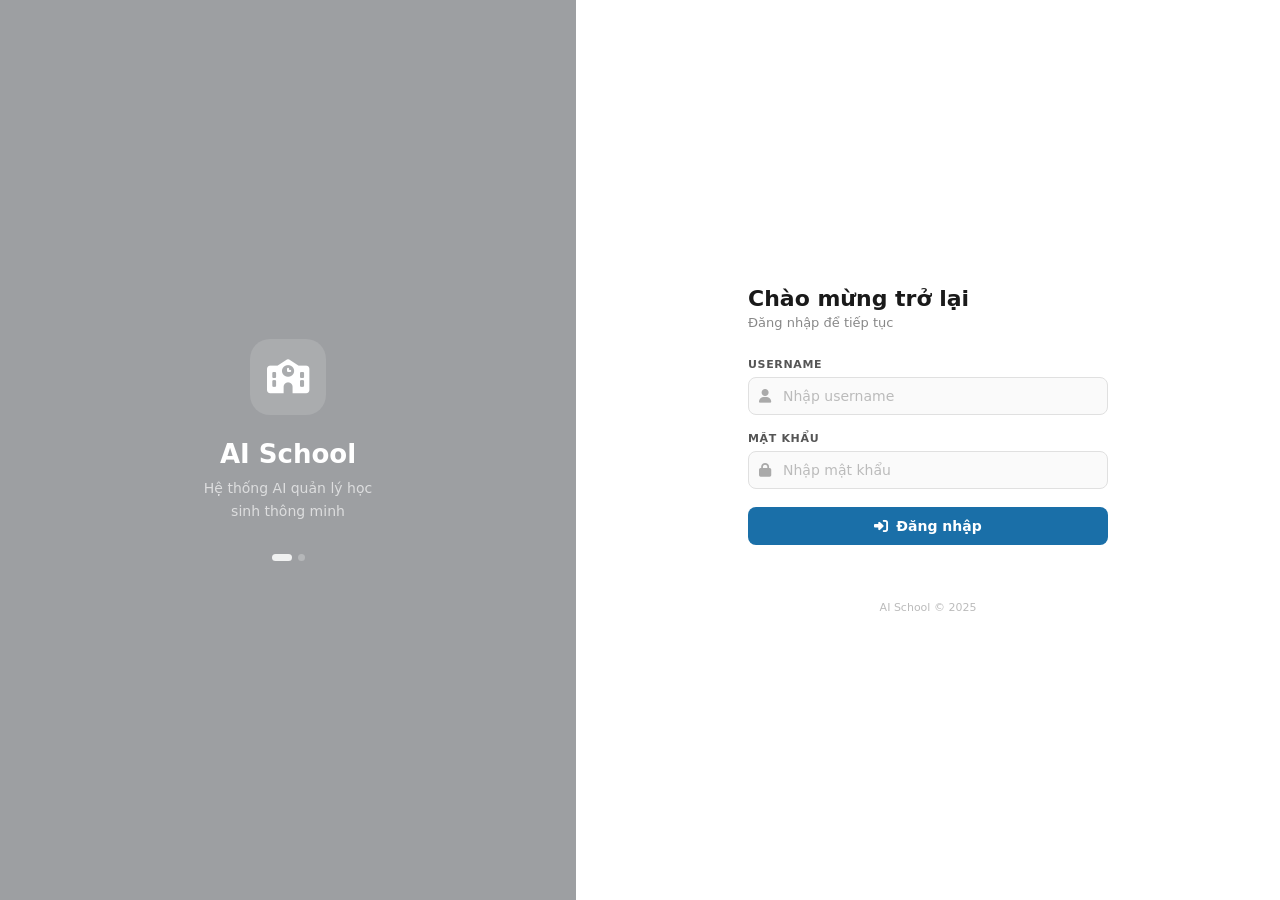
==== commit 0af31f1e: "update login" ====
--- a/frontend/chatbot.html
+++ b/frontend/chatbot.html
@@ -232,3 +232,7 @@
 </html>
 
 
+
+
+
+
--- a/frontend/css/style.css
+++ b/frontend/css/style.css
@@ -489,3 +489,7 @@
 }
 
 
+
+
+
+
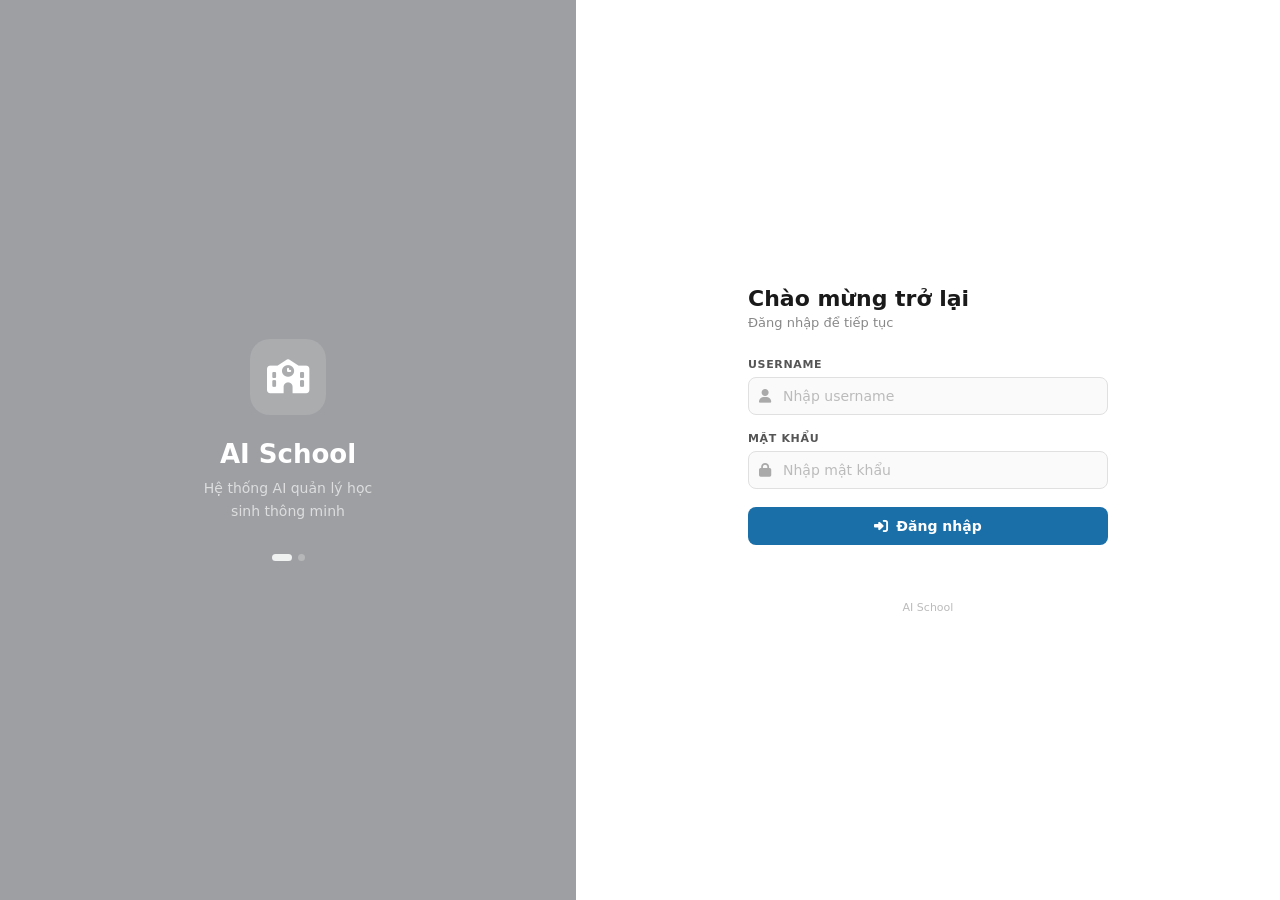
==== commit e7bdb55a: "Update code from local" ====
--- a/frontend/chatbot.html
+++ b/frontend/chatbot.html
@@ -5,122 +5,11 @@
     <meta name="viewport" content="width=device-width, initial-scale=1.0" />
     <title>Chatbot AI — AI School</title>
     <link rel="stylesheet" href="css/style.css" />
+    <link href="https://fonts.googleapis.com/css2?family=Inter:wght@400;500;600;700&display=swap" rel="stylesheet" />
     <link rel="stylesheet" href="https://cdnjs.cloudflare.com/ajax/libs/font-awesome/6.5.2/css/all.min.css" />
-    <style>
-      .chat-layout {
-        display: grid;
-        grid-template-columns: 1fr 300px;
-        gap: 20px;
-        height: calc(100vh - 160px);
-      }
-      .chat-main {
-        background: white;
-        border-radius: var(--radius);
-        box-shadow: var(--shadow);
-        display: flex;
-        flex-direction: column;
-        overflow: hidden;
-      }
-      .chat-header {
-        padding: 16px 20px;
-        border-bottom: 1px solid var(--gray-100);
-        display: flex;
-        align-items: center;
-        gap: 12px;
-      }
-      .bot-avatar {
-        width: 40px; height: 40px;
-        border-radius: 12px;
-        background: linear-gradient(135deg, #2563eb, #1d4ed8);
-        display: flex; justify-content: center; align-items: center;
-        color: white; font-size: 18px;
-      }
-      .chat-header-info strong { font-size: 15px; font-weight: 700; display: block; }
-      .chat-header-info small  { font-size: 12px; color: var(--success); }
-      .context-badge {
-        margin-left: auto; font-size: 12px; font-weight: 600;
-        background: var(--gray-100); color: var(--gray-600);
-        padding: 5px 12px; border-radius: 20px;
-      }
-      .chat-messages {
-        flex: 1; overflow-y: auto; padding: 20px;
-        display: flex; flex-direction: column; gap: 16px;
-      }
-      .msg { display: flex; gap: 10px; align-items: flex-start; max-width: 88%; }
-      .msg.user { align-self: flex-end; flex-direction: row-reverse; }
-      .msg-avatar {
-        width: 32px; height: 32px; border-radius: 10px;
-        display: flex; justify-content: center; align-items: center;
-        font-size: 14px; flex-shrink: 0;
-      }
-      .msg.bot  .msg-avatar { background: #eff6ff; color: var(--primary); }
-      .msg.user .msg-avatar { background: var(--primary); color: white; }
-      .msg-bubble {
-        padding: 12px 16px; border-radius: 16px;
-        font-size: 14px; line-height: 1.6;
-      }
-      .msg.bot  .msg-bubble { background: var(--gray-50); border-top-left-radius: 4px; }
-      .msg.user .msg-bubble { background: var(--primary); color: white; border-top-right-radius: 4px; }
-      .msg-bubble p { margin-bottom: 6px; }
-      .msg-bubble p:last-child { margin-bottom: 0; }
-      .msg-bubble ul { padding-left: 18px; margin-top: 4px; }
-      .msg-bubble li { margin-bottom: 4px; }
-      .chat-actions {
-        padding: 12px 20px 0;
-        display: flex; gap: 8px;
-        border-top: 1px solid var(--gray-100);
-      }
-      .chat-input { padding: 12px 20px 16px; display: flex; gap: 10px; }
-      .chat-input input { flex: 1; border-radius: 50px; padding: 12px 18px; }
-      .chat-input button {
-        border-radius: 50%; width: 44px; height: 44px;
-        padding: 0; justify-content: center; flex-shrink: 0;
-      }
-      .chat-sidebar {
-        display: flex; flex-direction: column; gap: 16px; overflow-y: auto;
-      }
-      .shortcuts {
-        background: white; border-radius: var(--radius);
-        padding: 18px; box-shadow: var(--shadow);
-      }
-      .shortcuts h3 {
-        font-size: 12px; font-weight: 700; margin-bottom: 12px;
-        color: var(--gray-400); text-transform: uppercase; letter-spacing: 0.5px;
-      }
-      .shortcut-btn {
-        display: block; width: 100%; text-align: left;
-        background: var(--gray-50); color: var(--gray-800);
-        padding: 10px 12px; border-radius: 10px; margin-bottom: 8px;
-        font-size: 13px; font-weight: 500;
-        border: 1px solid var(--gray-200); cursor: pointer; transition: all 0.2s;
-      }
-      .shortcut-btn:hover {
-        background: #eff6ff; border-color: var(--primary);
-        color: var(--primary); transform: none;
-      }
-      .shortcut-btn:last-child { margin-bottom: 0; }
-      .typing { display: flex; align-items: center; gap: 4px; padding: 4px 0; }
-      .typing span {
-        width: 6px; height: 6px; background: var(--gray-400);
-        border-radius: 50%; animation: bounce 1.2s infinite;
-      }
-      .typing span:nth-child(2) { animation-delay: 0.2s; }
-      .typing span:nth-child(3) { animation-delay: 0.4s; }
-      @keyframes bounce {
-        0%, 80%, 100% { transform: translateY(0); }
-        40% { transform: translateY(-6px); }
-      }
-      .clear-btn {
-        background: var(--gray-100); color: var(--gray-600);
-        font-size: 12px; padding: 7px 12px; border-radius: 8px;
-      }
-      .clear-btn:hover { background: var(--gray-200); transform: none; }
-      @media (max-width: 900px) {
-        .chat-layout { grid-template-columns: 1fr; height: auto; }
-        .chat-main   { height: 65vh; }
-        .chat-sidebar { display: none; }
-      }
-    </style>
+    <link rel="stylesheet" href="css/theme.css" />
+    <link rel="stylesheet" href="css/nav.css" />
+    <link rel="stylesheet" href="css/chatbot.css" />
   </head>
   <body>
     <div class="layout">
@@ -133,11 +22,6 @@
           <div>
             <h1>Chatbot AI</h1>
             <p>Hỏi về học sinh, vi phạm và thống kê</p>
-          </div>
-          <div class="user-box">
-            <i class="fa-solid fa-user-circle"></i>
-            <span id="usernameDisplay">---</span>
-            <span id="roleBadge" class="role-badge"></span>
           </div>
         </header>
 
@@ -223,16 +107,5 @@
 
     <script src="js/api.js"></script>
     <script src="js/chatbot.js"></script>
-    <script>
-      requireAuth();
-      requireTeacher();
-      renderNav("chatbot");
-    </script>
   </body>
 </html>
-
-
-
-
-
-
--- a/frontend/css/style.css
+++ b/frontend/css/style.css
@@ -149,7 +149,7 @@
 
 .user-box {
   display: flex; align-items: center; gap: 10px;
-  background: white;
+  background: var(--surface);
   padding: 10px 16px;
   border-radius: 50px;
   box-shadow: var(--shadow);
@@ -168,7 +168,7 @@
   margin-bottom: 24px;
 }
 .stat-card {
-  background: white;
+  background: var(--surface);
   padding: 20px;
   border-radius: var(--radius);
   box-shadow: var(--shadow);
@@ -182,7 +182,7 @@
 .stat-card h2  { font-size: 32px; font-weight: 800; letter-spacing: -1px; }
 .stat-card.green { border-top: 3px solid var(--success); }
 .stat-card.blue  { border-top: 3px solid var(--primary); }
-.stat-card.amber { border-top: 3px solid var(--warning); }
+
 .stat-card.red   { border-top: 3px solid var(--danger);  }
 
 /* compat with old class names */
@@ -194,7 +194,7 @@
    CONTENT CARDS
 ====================== */
 .card {
-  background: white;
+  background: var(--surface);
   border-radius: var(--radius);
   padding: 20px;
   box-shadow: var(--shadow);
@@ -221,8 +221,6 @@
 button:active { transform: translateY(0); }
 button:disabled { opacity: 0.55; cursor: not-allowed; transform: none; }
 
-.btn-danger  { background: var(--danger); }
-.btn-danger:hover  { background: #b91c1c; }
 .btn-success { background: var(--success); }
 .btn-success:hover { background: #15803d; }
 .btn-ghost   { background: var(--gray-100); color: var(--gray-800); }
@@ -233,7 +231,7 @@
    TABLE
 ====================== */
 .table-card {
-  background: white;
+  background: var(--surface);
   border-radius: var(--radius);
   box-shadow: var(--shadow);
   overflow-x: auto;
@@ -257,10 +255,10 @@
 }
 .badge-blue  { background: #eff6ff; color: var(--primary); }
 .badge-red   { background: #fef2f2; color: var(--danger);  }
-.badge-green { background: #f0fdf4; color: var(--success); }
+
 .badge-amber { background: #fffbeb; color: var(--warning); }
 /* compat */
-.badge.warning { background: #fffbeb; color: var(--warning); }
+
 .badge.danger  { background: #fef2f2; color: var(--danger); }
 
 /* ======================
@@ -275,7 +273,7 @@
   border: 1.5px solid var(--gray-200);
   font-size: 14px; font-family: inherit;
   outline: none; transition: border-color 0.2s;
-  background: white;
+  background: var(--surface);
 }
 input:focus, select:focus, textarea:focus { border-color: var(--primary); }
 textarea { min-height: 90px; resize: none; }
@@ -296,7 +294,7 @@
 }
 .modal-content {
   width: 460px; max-width: 95%;
-  background: white; border-radius: 20px;
+  background: var(--surface); border-radius: 20px;
   padding: 28px; box-shadow: 0 20px 60px rgba(0,0,0,0.2);
   animation: slideUp 0.25s ease;
   max-height: 90vh; overflow-y: auto;
@@ -322,19 +320,19 @@
 /* ======================
    SEARCH BAR
 ====================== */
-.search-bar, .search-section {
-  background: white;
+ .search-section {
+  background: var(--surface);
   padding: 12px 18px;
   border-radius: var(--radius);
   box-shadow: var(--shadow);
   display: flex; align-items: center; gap: 10px;
   margin-bottom: 20px;
 }
-.search-bar input, .search-box input {
+ .search-box input {
   border: none; outline: none; width: 100%; font-size: 15px;
   padding: 0; background: transparent;
 }
-.search-bar i, .search-box i { color: var(--gray-400); }
+ .search-box i { color: var(--gray-400); }
 .search-box { border: none; box-shadow: none; padding: 0; background: transparent; }
 
 /* ======================
@@ -354,52 +352,10 @@
 /* ======================
    PROFILE CARD (face.js)
 ====================== */
-.empty-profile {
-  flex: 1; min-height: 200px;
-  display: flex; flex-direction: column;
-  justify-content: center; align-items: center;
-  text-align: center; color: var(--gray-400); gap: 12px;
-}
-.empty-profile i  { font-size: 64px; }
-.empty-profile p  { font-size: 18px; font-weight: 600; }
-.empty-profile small { font-size: 13px; }
-
-.profile-card { display: flex; flex-direction: column; gap: 12px; }
-.profile-avatar {
-  width: 255px; height: 255px; border-radius: 50%;
-  background: linear-gradient(135deg, var(--primary), var(--primary-dark));
-  color: white; display: flex; justify-content: center; align-items: center;
-  font-size: 52px; margin: 0 auto;
-  overflow: hidden;
-  flex-shrink: 0;
-}
-.profile-avatar.has-photo {
-  background: var(--gray-100);
-}
-.profile-avatar.has-photo i {
-  display: none;
-}
-.profile-avatar img {
-  width: 100%;
-  height: 100%;
-  display: block;
-  object-fit: cover;
-}
-.profile-card h2 { text-align: center; font-size: 22px; }
-
-.violation-section { display: flex; flex-direction: column; gap: 10px; margin-top: 12px; }
-.violation-section label { font-weight: 600; font-size: 14px; }
-.violation-section select,
-.violation-section textarea { font-size: 14px; }
-.violation-section button { justify-content: center; }
 
 /* ======================
    LOADING PLACEHOLDER
 ====================== */
-.loading-placeholder {
-  text-align: center; padding: 24px;
-  color: var(--gray-400); font-size: 14px;
-}
 
 /* ======================
    ROLE BADGE (topbar)
@@ -420,7 +376,7 @@
 ====================== */
 @media (max-width: 1024px) {
   .stats { grid-template-columns: repeat(2, 1fr); }
-  .content-row { grid-template-columns: 1fr !important; }
+  
 }
 
 /* ======================
@@ -458,7 +414,7 @@
     position: fixed;
     bottom: 0; left: 0; right: 0;
     height: 68px;
-    background: white;
+    background: var(--surface);
     justify-content: space-around;
     align-items: center;
     box-shadow: 0 -2px 16px rgba(0,0,0,0.08);
@@ -487,9 +443,3 @@
   .user-box { padding: 8px 12px; font-size: 13px; }
   .card { padding: 14px; }
 }
-
-
-
-
-
-
--- a/frontend/css/theme.css
+++ b/frontend/css/theme.css
@@ -0,0 +1,75 @@
+/* theme.css — giao diện tối đồng bộ với dashboard. Nạp SAU style.css */
+:root{
+  --bg:#0f1117;--surface:#1a1d27;--surface2:#22263a;--border:rgba(255,255,255,.07);
+  --text:#e8eaf0;--muted:#7c82a0;
+  --primary:#6c63ff;--primary-dark:#5a52e0;--primary-light:rgba(108,99,255,.15);
+  --success:#22d3a5;--danger:#f43f5e;--warning:#f97316;
+  --gray-50:#22263a;--gray-100:#22263a;--gray-200:rgba(255,255,255,.1);
+  --gray-400:#7c82a0;--gray-600:#9aa0bc;--gray-800:#e8eaf0;
+  --sidebar-bg:#1a1d27;--radius:14px;--radius-sm:10px;--shadow:0 8px 32px rgba(0,0,0,.3);
+}
+body{font-family:'Inter',system-ui,sans-serif;background:var(--bg)!important;color:var(--text)}
+.sidebar{background:var(--surface)!important;border-right:1px solid var(--border);width:240px}
+.main{margin-left:240px}
+.logo{border-bottom:1px solid var(--border)}
+.logo i{width:36px;height:36px;border-radius:10px;display:grid;place-items:center;font-size:16px;color:#fff;background:linear-gradient(135deg,var(--primary),#a78bfa)}
+.menu li{color:var(--muted);position:relative}
+.menu li:hover{background:var(--surface2);color:var(--text)}
+.menu li.active{background:var(--primary-light);color:var(--primary)}
+.menu li.active::before{content:'';position:absolute;left:0;top:25%;bottom:25%;width:3px;background:var(--primary);border-radius:0 3px 3px 0}
+.sidebar-user{border-top-color:var(--border)}
+.logout-btn{background:var(--surface2);color:var(--muted)}
+.logout-btn:hover{background:var(--primary-light);color:var(--text)}
+.topbar h1{font-size:22px;font-weight:700;letter-spacing:-.3px;color:var(--text)}
+.topbar p{color:var(--muted)}
+.stat-card,.card,.table-card,.search-section,.result-card,.user-box,.chat-main,.shortcuts,.modal-content{
+  background:var(--surface)!important;border:1px solid var(--border);box-shadow:none!important;color:var(--text)}
+.stat-card:hover{transform:translateY(-2px);box-shadow:var(--shadow)!important}
+.card-header,.stat-card h2{color:var(--text)}
+.card-header span{color:var(--muted)}
+thead{background:var(--surface2)!important}
+th{color:var(--muted)}
+tbody tr{border-bottom-color:var(--border)}
+tbody tr:hover{background:var(--surface2)}
+input,select,textarea{background:var(--bg)!important;color:var(--text)!important;border:1.5px solid var(--border)!important;border-radius:var(--radius-sm)}
+input:focus,select:focus,textarea:focus{border-color:var(--primary)!important;outline:none}
+input::placeholder,textarea::placeholder{color:var(--muted)}
+select option,select optgroup{background:var(--surface2);color:var(--text)}
+button{background:var(--primary)}
+.btn-success{color:#06281f}
+.btn-ghost,.close-btn,.clear-btn{background:var(--surface2);color:var(--text)}
+.btn-ghost:hover,.close-btn:hover,.clear-btn:hover{background:var(--primary-light)}
+.badge-blue{background:var(--primary-light);color:#a5a0ff}
+.badge-red{background:rgba(244,63,94,.15);color:var(--danger)}
+
+.badge-amber{background:rgba(249,115,22,.15);color:var(--warning)}
+.modal-header h2,.form-group label{color:var(--text)}
+.form-group label{color:var(--muted)}
+
+/* mobile nav */
+.mobile-nav{background:var(--surface)!important;border-top:1px solid var(--border)!important;box-shadow:none!important}
+.mobile-item{color:var(--muted)!important}
+.mobile-item.active{color:var(--primary)!important}
+@media(max-width:768px){.main{margin-left:0}}
+.user-box{color:var(--text)}
+.modal{background:rgba(0,0,0,.6)}
+.filter-btn{background:var(--surface2)!important;color:var(--muted)!important}
+.filter-btn.active{background:var(--primary)!important;color:#fff!important}
+.edit-btn{background:var(--primary-light)!important;color:#a5a0ff}
+.delete-btn{background:rgba(244,63,94,.15)!important;color:var(--danger)}
+/* students: avatar + phân trang */
+.stu-cell{display:flex;align-items:center;gap:12px}
+.stu-thumb{position:relative;width:34px;height:34px;border-radius:50%;flex-shrink:0;overflow:hidden;display:grid;place-items:center;font-size:12px;font-weight:700;background:var(--primary-light);color:#a5a0ff}
+.stu-thumb img{position:absolute;inset:0;width:100%;height:100%;object-fit:cover}
+.pager{display:flex;align-items:center;justify-content:space-between;gap:12px;padding:14px 4px;flex-wrap:wrap}
+.pager-info{font-size:13px;color:var(--muted)}
+.pager-btns{display:flex;align-items:center;gap:10px}
+.pager-btns .btn-sm{width:auto;background:var(--surface2);color:var(--text);border:1px solid var(--border)}
+.pager-btns .btn-sm:disabled{opacity:.35}
+.pager-cur{font-size:13px;font-weight:600}
+
+/* huy hiệu vai trò (renderNav gán data-role) */
+.role-badge{font-size:11px;font-weight:700;padding:2px 8px;border-radius:20px;margin-left:6px}
+.role-badge[data-role=admin]{background:rgba(249,115,22,.15);color:var(--warning)}
+.role-badge[data-role=teacher]{background:var(--primary-light);color:#a5a0ff}
+.role-badge[data-role=student]{background:rgba(34,211,165,.15);color:var(--success)}
--- a/frontend/css/nav.css
+++ b/frontend/css/nav.css
@@ -0,0 +1,33 @@
+/* nav.css — thanh menu dùng chung cho MỌI trang (do renderNav() trong api.js tạo ra).
+   Sửa menu ở đây thì tất cả trang đổi theo. */
+.sidebar{position:fixed;left:0;top:0;bottom:0;width:240px;z-index:100;display:flex;flex-direction:column;overflow-y:auto;
+  padding:20px 16px;background:#1a1d27;border-right:1px solid rgba(255,255,255,.07);color:#fff;font-family:'Inter',system-ui,sans-serif}
+.sidebar .logo{display:flex;gap:10px;align-items:center;margin-bottom:36px;padding:4px 4px 20px;border-bottom:1px solid rgba(255,255,255,.07);font-size:18px;font-weight:800;color:#fff}
+.sidebar .logo i{width:36px;height:36px;border-radius:10px;display:grid;place-items:center;font-size:16px;color:#fff;background:linear-gradient(135deg,#6c63ff,#a78bfa)}
+.sidebar .menu{list-style:none;flex:1;margin:0;padding:0}
+.sidebar .menu li{position:relative;display:flex;gap:12px;align-items:center;padding:12px 14px;margin-bottom:4px;border-radius:10px;cursor:pointer;
+  font-size:14px;font-weight:500;color:#7c82a0;transition:background .2s,color .2s}
+.sidebar .menu li:hover{background:#22263a;color:#e8eaf0}
+.sidebar .menu li.active{background:rgba(108,99,255,.15);color:#6c63ff}
+.sidebar .menu li.active::before{content:'';position:absolute;left:0;top:25%;bottom:25%;width:3px;background:#6c63ff;border-radius:0 3px 3px 0}
+.sidebar .menu li i{width:18px;text-align:center;font-size:15px}
+.sidebar .menu li a{display:flex;align-items:center;gap:12px;width:100%;color:inherit;text-decoration:none}
+.sidebar .sidebar-user{display:flex;align-items:center;gap:10px;margin-top:8px;padding:12px 10px;border-top:1px solid rgba(255,255,255,.07);border-radius:10px}
+.sidebar .sidebar-user>i{font-size:28px;color:rgba(255,255,255,.5);flex-shrink:0}
+.sidebar .sidebar-user-info{display:flex;flex-direction:column;gap:2px;overflow:hidden}
+.sidebar .sidebar-username{font-size:13px;font-weight:700;color:#fff;white-space:nowrap;overflow:hidden;text-overflow:ellipsis}
+.sidebar .sidebar-role{font-size:11px;font-weight:600;color:rgba(255,255,255,.45);text-transform:uppercase;letter-spacing:.5px}
+.sidebar .logout-btn{display:flex;align-items:center;justify-content:center;gap:8px;width:100%;margin-top:12px;padding:12px;border:0;border-radius:10px;cursor:pointer;
+  font-family:inherit;font-size:14px;font-weight:600;background:#22263a;color:#7c82a0;transition:background .2s}
+.sidebar .logout-btn:hover{background:rgba(108,99,255,.15);color:#e8eaf0}
+
+.mobile-nav{display:none}
+@media(max-width:768px){
+  .sidebar{display:none}
+  .mobile-nav{display:flex;position:fixed;bottom:0;left:0;right:0;height:68px;z-index:999;justify-content:space-around;align-items:center;
+    background:#1a1d27;border-top:1px solid rgba(255,255,255,.07);font-family:'Inter',system-ui,sans-serif}
+  .mobile-item{display:flex;flex-direction:column;align-items:center;gap:4px;padding:8px 10px;border-radius:10px;cursor:pointer;
+    font-size:11px;font-weight:600;color:#7c82a0;text-decoration:none}
+  .mobile-item i{font-size:20px}
+  .mobile-item.active{color:#6c63ff}
+}
--- a/frontend/css/chatbot.css
+++ b/frontend/css/chatbot.css
@@ -0,0 +1,116 @@
+/* chatbot.css — trang Chatbot AI (giao diện tối, dùng biến từ theme.css) */
+.chat-layout {
+  display: grid;
+  grid-template-columns: 1fr 300px;
+  gap: 20px;
+  height: calc(100vh - 160px);
+}
+.chat-main {
+  background: var(--surface);
+  border: 1px solid var(--border);
+  border-radius: var(--radius);
+  
+  display: flex;
+  flex-direction: column;
+  overflow: hidden;
+}
+.chat-header {
+  padding: 16px 20px;
+  border-bottom: 1px solid var(--gray-100);
+  display: flex;
+  align-items: center;
+  gap: 12px;
+}
+.bot-avatar {
+  width: 40px; height: 40px;
+  border-radius: 12px;
+  background: linear-gradient(135deg, var(--primary), #a78bfa);
+  display: flex; justify-content: center; align-items: center;
+  color: white; font-size: 18px;
+}
+.chat-header-info strong { font-size: 15px; font-weight: 700; display: block; }
+.chat-header-info small  { font-size: 12px; color: var(--success); }
+.context-badge {
+  margin-left: auto; font-size: 12px; font-weight: 600;
+  background: var(--gray-100); color: var(--gray-600);
+  padding: 5px 12px; border-radius: 20px;
+}
+.chat-messages {
+  flex: 1; overflow-y: auto; padding: 20px;
+  display: flex; flex-direction: column; gap: 16px;
+}
+.msg { display: flex; gap: 10px; align-items: flex-start; max-width: 88%; }
+.msg.user { align-self: flex-end; flex-direction: row-reverse; }
+.msg-avatar {
+  width: 32px; height: 32px; border-radius: 10px;
+  display: flex; justify-content: center; align-items: center;
+  font-size: 14px; flex-shrink: 0;
+}
+.msg.bot  .msg-avatar { background: var(--primary-light); color: var(--primary); }
+.msg.user .msg-avatar { background: var(--primary); color: white; }
+.msg-bubble {
+  padding: 12px 16px; border-radius: 16px;
+  font-size: 14px; line-height: 1.6;
+}
+.msg.bot  .msg-bubble { background: var(--gray-50); border-top-left-radius: 4px; }
+.msg.user .msg-bubble { background: var(--primary); color: white; border-top-right-radius: 4px; }
+.msg-bubble p { margin-bottom: 6px; }
+.msg-bubble p:last-child { margin-bottom: 0; }
+.msg-bubble ul { padding-left: 18px; margin-top: 4px; }
+.msg-bubble li { margin-bottom: 4px; }
+.chat-actions {
+  padding: 12px 20px 0;
+  display: flex; gap: 8px;
+  border-top: 1px solid var(--gray-100);
+}
+.chat-input { padding: 12px 20px 16px; display: flex; gap: 10px; }
+.chat-input input { flex: 1; border-radius: 50px; padding: 12px 18px; }
+.chat-input button {
+  border-radius: 50%; width: 44px; height: 44px;
+  padding: 0; justify-content: center; flex-shrink: 0;
+}
+.chat-sidebar {
+  display: flex; flex-direction: column; gap: 16px; overflow-y: auto;
+}
+.shortcuts {
+  background: var(--surface);
+  border: 1px solid var(--border); border-radius: var(--radius);
+  padding: 18px; 
+}
+.shortcuts h3 {
+  font-size: 12px; font-weight: 700; margin-bottom: 12px;
+  color: var(--gray-400); text-transform: uppercase; letter-spacing: 0.5px;
+}
+.shortcut-btn {
+  display: block; width: 100%; text-align: left;
+  background: var(--gray-50); color: var(--gray-800);
+  padding: 10px 12px; border-radius: 10px; margin-bottom: 8px;
+  font-size: 13px; font-weight: 500;
+  border: 1px solid var(--gray-200); cursor: pointer; transition: all 0.2s;
+}
+.shortcut-btn:hover {
+  background: var(--primary-light); border-color: var(--primary);
+  color: var(--primary); transform: none;
+}
+.shortcut-btn:last-child { margin-bottom: 0; }
+.typing { display: flex; align-items: center; gap: 4px; padding: 4px 0; }
+.typing span {
+  width: 6px; height: 6px; background: var(--gray-400);
+  border-radius: 50%; animation: bounce 1.2s infinite;
+}
+.typing span:nth-child(2) { animation-delay: 0.2s; }
+.typing span:nth-child(3) { animation-delay: 0.4s; }
+@keyframes bounce {
+  0%, 80%, 100% { transform: translateY(0); }
+  40% { transform: translateY(-6px); }
+}
+.clear-btn {
+  background: var(--gray-100); color: var(--gray-600);
+  font-size: 12px; padding: 7px 12px; border-radius: 8px;
+}
+.clear-btn:hover { background: var(--gray-200); transform: none; }
+@media (max-width: 900px) {
+  .chat-layout { grid-template-columns: 1fr; height: auto; }
+  .chat-main   { height: 65vh; }
+  .chat-sidebar { display: none; }
+}
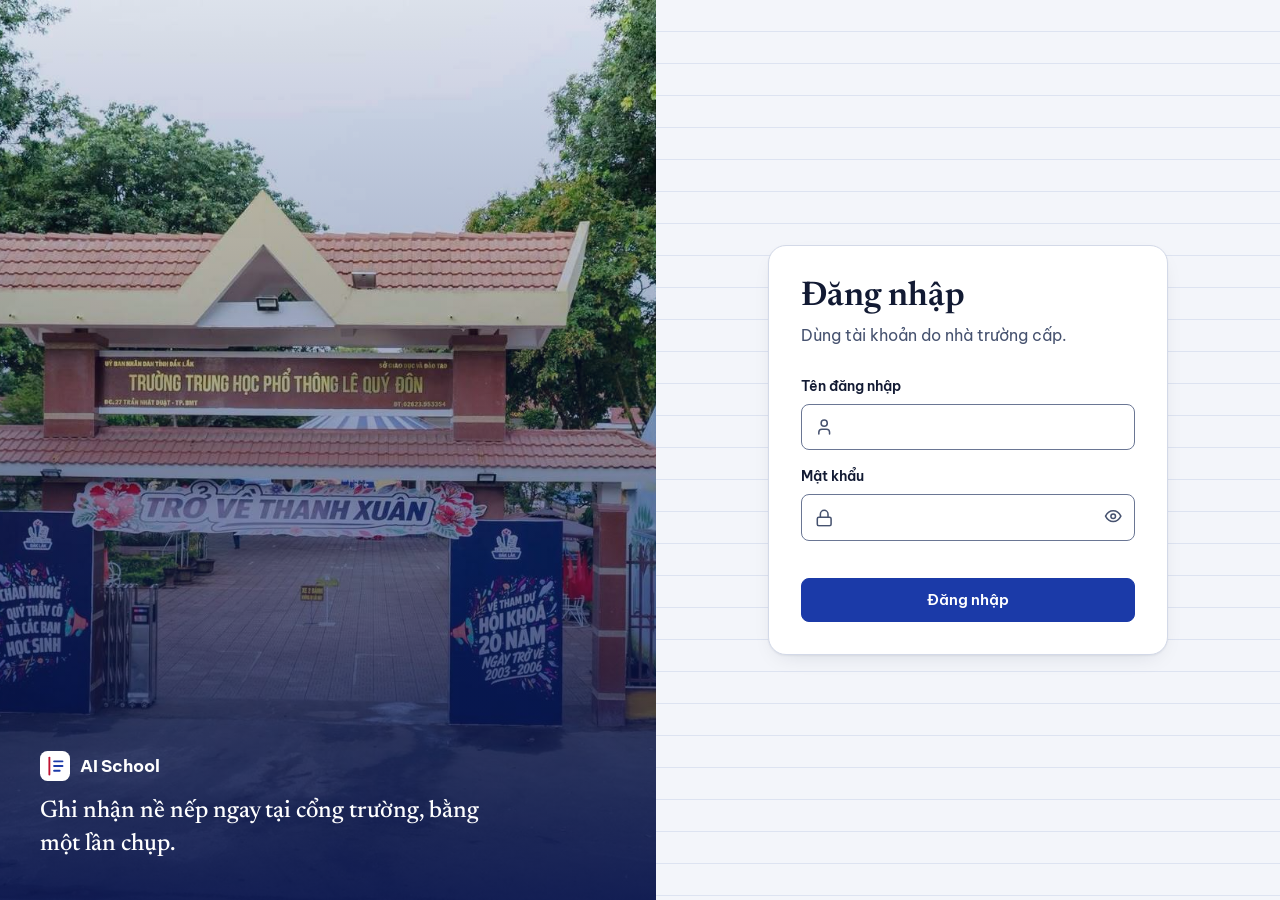
==== commit 1bff9598: "Add files via upload" ====
--- a/frontend/chatbot.html
+++ b/frontend/chatbot.html
@@ -1,111 +1,85 @@
 <!doctype html>
 <html lang="vi">
-  <head>
-    <meta charset="UTF-8" />
-    <meta name="viewport" content="width=device-width, initial-scale=1.0" />
-    <title>Chatbot AI — AI School</title>
-    <link rel="stylesheet" href="css/style.css" />
-    <link href="https://fonts.googleapis.com/css2?family=Inter:wght@400;500;600;700&display=swap" rel="stylesheet" />
-    <link rel="stylesheet" href="https://cdnjs.cloudflare.com/ajax/libs/font-awesome/6.5.2/css/all.min.css" />
-    <link rel="stylesheet" href="css/theme.css" />
-    <link rel="stylesheet" href="css/nav.css" />
-    <link rel="stylesheet" href="css/chatbot.css" />
-  </head>
-  <body>
-    <div class="layout">
+<head>
+  <meta charset="UTF-8" />
+  <meta name="viewport" content="width=device-width, initial-scale=1.0, viewport-fit=cover" />
+  <meta name="color-scheme" content="light dark" />
+  <title>Chatbot AI — AI School</title>
+  <link rel="preconnect" href="https://fonts.googleapis.com" />
+  <link rel="preconnect" href="https://fonts.gstatic.com" crossorigin />
+  <link href="https://fonts.googleapis.com/css2?family=Be+Vietnam+Pro:wght@400;500;600;700&family=Newsreader:opsz,wght@6..72,500;6..72,600&display=swap" rel="stylesheet" />
+  <link rel="stylesheet" href="css/app.css" />
+  <script src="js/theme.js"></script>
+  <script src="js/icons.js"></script>
+</head>
+<body>
+<a class="skip" href="#main">Bỏ qua điều hướng</a>
+<header class="appbar" id="appbar"></header>
+<main class="page" id="main" tabindex="-1">
+  <div class="page-head">
+    <div><h1>Chatbot AI</h1><p>Hỏi về học sinh, vi phạm và thống kê.</p></div>
+  </div>
 
-      <!-- Sidebar (desktop) — nội dung được renderNav() inject -->
-      <aside class="sidebar" id="sidebar"></aside>
+  <div class="chat">
+    <section class="card chat-main" aria-label="Hội thoại">
+      <div class="chat-top">
+        <span class="msg-avatar"><svg class="i" aria-hidden="true" focusable="false"><use href="#i-bot"/></svg></span>
+        <div><b>Trợ lý AI School</b><small>Trả lời dựa trên dữ liệu của trường</small></div>
+        <span class="badge" id="contextBadge">Đang tải…</span>
+      </div>
 
-      <main class="main">
-        <header class="topbar">
-          <div>
-            <h1>Chatbot AI</h1>
-            <p>Hỏi về học sinh, vi phạm và thống kê</p>
-          </div>
-        </header>
-
-        <div class="chat-layout">
-          <!-- Main chat -->
-          <div class="chat-main">
-            <div class="chat-header">
-              <div class="bot-avatar"><i class="fa-solid fa-robot"></i></div>
-              <div class="chat-header-info">
-                <strong>AI School Assistant</strong>
-                <small>● Được hỗ trợ bởi Groq AI</small>
-              </div>
-              <span class="context-badge" id="contextBadge">Đang tải...</span>
-            </div>
-
-            <div class="chat-messages" id="chatMessages">
-              <div class="msg bot">
-                <div class="msg-avatar"><i class="fa-solid fa-robot"></i></div>
-                <div class="msg-bubble">
-                  Xin chào! Tôi là AI School Assistant. Tôi có thể giúp bạn:<br /><br />
-                  • Tra cứu thông tin và lịch sử vi phạm của học sinh<br />
-                  • Xem thống kê vi phạm theo ngày, tuần, tháng<br />
-                  • Tổng hợp báo cáo nhanh<br /><br />
-                  Bạn cần hỗ trợ gì?
-                </div>
-              </div>
-            </div>
-
-            <div class="chat-actions">
-              <button class="clear-btn" onclick="clearChat()">
-                <i class="fa-solid fa-trash-can"></i> Xóa hội thoại
-              </button>
-            </div>
-
-            <div class="chat-input">
-              <input
-                type="text"
-                id="chatInput"
-                placeholder="Nhập câu hỏi..."
-                onkeydown="if(event.key==='Enter'&&!event.shiftKey){event.preventDefault();sendMessage();}"
-              />
-              <button id="sendBtn" onclick="sendMessage()">
-                <i class="fa-solid fa-paper-plane"></i>
-              </button>
-            </div>
-          </div>
-
-          <!-- Sidebar chat -->
-          <div class="chat-sidebar">
-            <div class="shortcuts">
-              <h3>Câu hỏi nhanh</h3>
-              <button class="shortcut-btn" onclick="quickAsk('Tổng kết vi phạm hôm nay')">📊 Tổng kết hôm nay</button>
-              <button class="shortcut-btn" onclick="quickAsk('Học sinh nào vi phạm nhiều nhất tuần này?')">🏆 Vi phạm nhiều nhất</button>
-              <button class="shortcut-btn" onclick="quickAsk('Thống kê vi phạm theo loại')">📋 Vi phạm theo loại</button>
-              <button class="shortcut-btn" onclick="quickAsk('Có bao nhiêu học sinh trong hệ thống?')">👥 Tổng học sinh</button>
-              <button class="shortcut-btn" onclick="quickAsk('Danh sách vi phạm gần đây nhất')">🔔 Vi phạm gần đây</button>
-              <button class="shortcut-btn" onclick="quickAsk('Tóm tắt báo cáo tháng này')">📅 Báo cáo tháng</button>
-            </div>
-
-            <div class="shortcuts">
-              <h3>Tra cứu học sinh</h3>
-              <p style="font-size:13px;color:var(--gray-400);margin-bottom:10px;">Nhập tên hoặc mã học sinh</p>
-              <div style="display:flex;gap:8px">
-                <input
-                  id="studentSearch"
-                  type="text"
-                  placeholder="Tên / mã HS..."
-                  style="border-radius:8px;font-size:13px"
-                  onkeydown="if(event.key==='Enter') searchStudent();"
-                />
-                <button class="btn-sm" onclick="searchStudent()">
-                  <i class="fa-solid fa-search"></i>
-                </button>
-              </div>
-            </div>
+      <div class="chat-log" id="chatMessages" role="log" aria-live="polite" aria-relevant="additions" tabindex="0" aria-label="Nội dung hội thoại">
+        <div class="msg bot">
+          <div class="msg-avatar"><svg class="i" aria-hidden="true" focusable="false"><use href="#i-bot"/></svg></div>
+          <div class="msg-bubble">
+            <p>Xin chào! Tôi có thể giúp bạn:</p>
+            <ul>
+              <li>Tra cứu thông tin và lịch sử vi phạm của học sinh</li>
+              <li>Xem thống kê vi phạm theo ngày, tuần, tháng</li>
+              <li>Tổng hợp báo cáo nhanh</li>
+            </ul>
+            <p>Bạn cần hỗ trợ gì?</p>
           </div>
         </div>
-      </main>
-    </div>
+      </div>
 
-    <!-- Mobile nav — nội dung được renderNav() inject -->
-    <nav class="mobile-nav" id="mobileNav"></nav>
+      <div class="chat-foot">
+        <button type="button" class="btn clear" onclick="clearChat()"><svg class="i" aria-hidden="true" focusable="false"><use href="#i-trash"/></svg> Xóa hội thoại</button>
+        <form class="row" onsubmit="event.preventDefault(); sendMessage();">
+          <label class="sr-only" for="chatInput">Câu hỏi của bạn</label>
+          <input class="input" type="text" id="chatInput" maxlength="500" placeholder="Nhập câu hỏi…" autocomplete="off" />
+          <button type="submit" class="btn-icon" id="sendBtn" aria-label="Gửi câu hỏi"><svg class="i" aria-hidden="true" focusable="false"><use href="#i-send"/></svg></button>
+        </form>
+      </div>
+    </section>
 
-    <script src="js/api.js"></script>
-    <script src="js/chatbot.js"></script>
-  </body>
+    <aside class="side" aria-label="Công cụ nhanh">
+      <section class="card">
+        <h2>Câu hỏi nhanh</h2>
+        <div class="quick" style="margin-top:12px">
+          <button type="button" onclick="quickAsk('Tổng kết vi phạm hôm nay')">Tổng kết hôm nay</button>
+          <button type="button" onclick="quickAsk('Học sinh nào vi phạm nhiều nhất tuần này?')">Vi phạm nhiều nhất</button>
+          <button type="button" onclick="quickAsk('Thống kê vi phạm theo loại')">Vi phạm theo loại</button>
+          <button type="button" onclick="quickAsk('Có bao nhiêu học sinh trong hệ thống?')">Tổng số học sinh</button>
+          <button type="button" onclick="quickAsk('Danh sách vi phạm gần đây nhất')">Vi phạm gần đây</button>
+          <button type="button" onclick="quickAsk('Tóm tắt báo cáo tháng này')">Báo cáo tháng</button>
+        </div>
+      </section>
+      <section class="card">
+        <h2>Tra cứu học sinh</h2>
+        <form class="field lookup-field" style="margin:12px 0 0" onsubmit="event.preventDefault(); searchStudent();">
+          <label for="studentSearch">Tên hoặc mã học sinh</label>
+          <div class="lookup">
+            <input class="input" id="studentSearch" type="text" maxlength="100" autocomplete="off" />
+            <button type="submit" class="btn btn-primary" aria-label="Tra cứu"><svg class="i" aria-hidden="true" focusable="false"><use href="#i-search"/></svg></button>
+          </div>
+        </form>
+      </section>
+    </aside>
+  </div>
+</main>
+<nav class="tabbar" id="mobileNav"></nav>
+<script src="js/api.js"></script>
+<script src="js/chatbot.js"></script>
+</body>
 </html>
--- a/frontend/css/app.css
+++ b/frontend/css/app.css
@@ -0,0 +1,425 @@
+/* app.css — giao diện "sổ thi đua": giấy trắng xanh nhạt, mực xanh cho thao tác, mực đỏ chỉ cho lỗi vi phạm.
+   Một file dùng chung mọi trang. Màu đã kiểm: chữ ≥ 4,5:1, viền ô nhập và biểu tượng ≥ 3:1 (cả sáng lẫn tối). */
+
+:root {
+  --font: "Be Vietnam Pro", Inter, "Segoe UI", system-ui, -apple-system, sans-serif;
+  --serif: Newsreader, "Source Serif 4", Georgia, "Times New Roman", serif;
+
+  --bg: #f3f5fa;
+  --surface: #ffffff;
+  --surface-2: #eaeef7;
+  --text: #121a33;
+  --muted: #46526f;
+  --line: #d3d9e8;          /* ngăn cách trang trí, không mang thông tin */
+  --ctrl: #6a7694;          /* viền ô nhập / nút: ≥ 3:1 */
+  --rule: #dde3f1;          /* dòng kẻ vở */
+
+  --primary: #1b3aa8;
+  --primary-hover: #142c86;
+  --primary-soft: #e3e8fa;
+  --primary-text: #1b3aa8;
+  --on-primary: #ffffff;
+
+  --red: #bf1230;
+  --red-soft: #fde7eb;
+  --red-solid: #bf1230;
+  --green: #0a7048;
+  --green-soft: #dcf3e8;
+  --amber: #7f4a00;
+  --amber-soft: #fdeec9;
+
+  --ring: #1b3aa8;
+  --shadow: 0 1px 2px rgba(18, 26, 51, .06), 0 8px 24px -12px rgba(18, 26, 51, .18);
+  --r-sm: 8px; --r: 12px; --r-lg: 18px;
+  color-scheme: light;
+}
+@media (prefers-color-scheme: dark) {
+  :root:not([data-theme="light"]) {
+    --bg: #0c1222; --surface: #141b31; --surface-2: #1c2542; --text: #e8ecf9; --muted: #a8b3d1;
+    --line: #2b3558; --ctrl: #7b88ad; --rule: #1d2745;
+    --primary: #4565e6; --primary-hover: #5a77ee; --primary-soft: #1f2a57; --primary-text: #a9bbff; --on-primary: #ffffff;
+    --red: #ff8a9d; --red-soft: #3a1b2a; --red-solid: #d6334f;
+    --green: #4fd6a0; --green-soft: #143a31; --amber: #ffc65c; --amber-soft: #3d2f12;
+    --ring: #a9bbff; --shadow: 0 1px 2px rgba(0, 0, 0, .3), 0 8px 24px -12px rgba(0, 0, 0, .6);
+    color-scheme: dark;
+  }
+}
+:root[data-theme="dark"] {
+  --bg: #0c1222; --surface: #141b31; --surface-2: #1c2542; --text: #e8ecf9; --muted: #a8b3d1;
+  --line: #2b3558; --ctrl: #7b88ad; --rule: #1d2745;
+  --primary: #4565e6; --primary-hover: #5a77ee; --primary-soft: #1f2a57; --primary-text: #a9bbff; --on-primary: #ffffff;
+  --red: #ff8a9d; --red-soft: #3a1b2a; --red-solid: #d6334f;
+  --green: #4fd6a0; --green-soft: #143a31; --amber: #ffc65c; --amber-soft: #3d2f12;
+  --ring: #a9bbff; --shadow: 0 1px 2px rgba(0, 0, 0, .3), 0 8px 24px -12px rgba(0, 0, 0, .6);
+  color-scheme: dark;
+}
+
+/* ── Nền tảng ─────────────────────────────────────────── */
+*, *::before, *::after { box-sizing: border-box; }
+html { -webkit-text-size-adjust: 100%; }
+body { margin: 0; font: 400 1rem/1.55 var(--font); color: var(--text); background: var(--bg); -webkit-font-smoothing: antialiased; }
+h1, h2, h3, p { margin: 0; }
+button, input, select, textarea { font: inherit; color: inherit; }
+a { color: var(--primary-text); }
+img { max-width: 100%; }
+:focus-visible { outline: 3px solid var(--ring); outline-offset: 2px; border-radius: 4px; }
+.i { width: 1.15em; height: 1.15em; flex: none; vertical-align: -.2em; }
+.spin { animation: spin 1s linear infinite; }
+@keyframes spin { to { transform: rotate(360deg); } }
+.sr-only { position: absolute; width: 1px; height: 1px; margin: -1px; padding: 0; overflow: hidden; clip: rect(0 0 0 0); white-space: nowrap; border: 0; }
+.skip { position: absolute; left: 12px; top: -60px; z-index: 100; background: var(--primary); color: var(--on-primary); padding: 10px 16px; border-radius: var(--r-sm); text-decoration: none; font-weight: 600; }
+.skip:focus { top: 12px; }
+body.modal-open { overflow: hidden; }
+
+/* ── Thanh trên (máy tính) + thanh dưới (điện thoại) ──── */
+.appbar { position: sticky; top: 0; z-index: 20; display: flex; align-items: center; gap: 20px; height: 60px; padding: 0 20px; background: var(--surface); border-bottom: 1px solid var(--line); }
+.brand { display: flex; align-items: center; gap: 10px; font-weight: 700; font-size: 1.0625rem; color: var(--text); text-decoration: none; letter-spacing: -.01em; }
+.brand svg { width: 30px; height: 30px; }
+.nav { display: flex; gap: 4px; margin-left: 12px; height: 100%; }
+.nav a { display: inline-flex; align-items: center; gap: 8px; padding: 0 14px; color: var(--muted); text-decoration: none; font-weight: 500; border-bottom: 3px solid transparent; margin-bottom: -1px; }
+.nav a:hover { color: var(--text); background: var(--surface-2); }
+.nav a[aria-current="page"] { color: var(--text); font-weight: 600; border-bottom-color: var(--primary); }
+.appbar-end { margin-left: auto; display: flex; align-items: center; gap: 8px; }
+.me { display: flex; flex-direction: column; line-height: 1.2; text-align: right; margin-right: 4px; }
+.me b { font-size: .875rem; font-weight: 600; }
+.me small { font-size: .75rem; color: var(--muted); }
+.tabbar { display: none; }
+
+.page { max-width: 1240px; margin: 0 auto; padding: 28px 20px 96px; }
+.page:focus { outline: none; }
+.page-head { display: flex; align-items: flex-end; justify-content: space-between; gap: 16px; flex-wrap: wrap; margin-bottom: 24px; }
+.page-head h1 { font: 600 2rem/1.15 var(--serif); letter-spacing: -.01em; }
+.page-head p { color: var(--muted); margin-top: 4px; }
+.page-actions { display: flex; gap: 8px; flex-wrap: wrap; align-items: center; }
+
+/* ── Nút ──────────────────────────────────────────────── */
+.btn { display: inline-flex; align-items: center; justify-content: center; gap: 8px; min-height: 44px; padding: 0 18px; border: 1.5px solid var(--ctrl); border-radius: var(--r-sm); background: var(--surface); color: var(--text); font-weight: 600; font-size: .9375rem; cursor: pointer; text-decoration: none; white-space: nowrap; }
+.btn:hover { background: var(--surface-2); }
+.btn:disabled { opacity: .55; cursor: not-allowed; }
+.btn-primary { background: var(--primary); border-color: var(--primary); color: var(--on-primary); }
+.btn-primary:hover { background: var(--primary-hover); border-color: var(--primary-hover); }
+.btn-danger { background: var(--red-solid); border-color: var(--red-solid); color: #fff; }
+.btn-danger:hover { filter: brightness(.92); background: var(--red-solid); }
+.btn-block { width: 100%; }
+.btn-icon { display: inline-grid; place-items: center; width: 44px; height: 44px; padding: 0; border: 1.5px solid transparent; border-radius: var(--r-sm); background: transparent; color: var(--muted); cursor: pointer; }
+.btn-icon:hover { background: var(--surface-2); color: var(--text); }
+.btn-icon.edit { color: var(--primary-text); }
+.btn-icon.del { color: var(--red); }
+.btn-icon:disabled { opacity: .4; cursor: not-allowed; }
+
+/* ── Biểu mẫu ─────────────────────────────────────────── */
+.field { display: grid; gap: 6px; margin-bottom: 16px; }
+.field > label, .label { font-size: .875rem; font-weight: 600; }
+.field .hint { font-size: .8125rem; color: var(--muted); }
+.req { color: var(--red); margin-left: 2px; }
+.input, .select, .textarea, .field input, .field select, .field textarea { width: 100%; min-height: 44px; padding: 10px 14px; background: var(--surface); border: 1.5px solid var(--ctrl); border-radius: var(--r-sm); font-size: 1rem; }
+.field textarea, .textarea { min-height: 88px; resize: vertical; }
+.input::placeholder, .field input::placeholder, textarea::placeholder { color: var(--muted); opacity: 1; }
+.input:focus-visible, .select:focus-visible, .field input:focus-visible, .field select:focus-visible, .field textarea:focus-visible, textarea:focus-visible { outline: 3px solid var(--ring); outline-offset: 1px; border-color: var(--ring); }
+.with-icon { position: relative; }
+.with-icon > .i { position: absolute; left: 14px; top: 50%; transform: translateY(-50%); color: var(--muted); pointer-events: none; }
+.with-icon > .input, .with-icon > input { padding-left: 42px; }
+.with-icon > .btn-icon { position: absolute; right: 0; top: 0; }
+.error-msg { color: var(--red); font-weight: 600; font-size: .9375rem; min-height: 1.4em; }
+
+/* ── Thẻ, thanh số liệu, huy hiệu ─────────────────────── */
+.card { background: var(--surface); border: 1px solid var(--line); border-radius: var(--r-lg); padding: 20px; box-shadow: var(--shadow); }
+.card-head { display: flex; justify-content: space-between; align-items: flex-start; gap: 12px; margin-bottom: 16px; }
+.card h2 { font-size: 1.0625rem; font-weight: 600; line-height: 1.3; }
+.card .sub { color: var(--muted); font-size: .875rem; margin-top: 2px; }
+.empty { text-align: center; color: var(--muted); padding: 28px 12px; }
+.empty .i { width: 32px; height: 32px; margin-bottom: 8px; }
+.empty b { display: block; color: var(--text); font-weight: 600; margin-bottom: 2px; }
+
+.strip { display: grid; grid-template-columns: repeat(auto-fit, minmax(150px, 1fr)); margin: 0 0 20px; padding: 0; background: var(--surface); border: 1px solid var(--line); border-radius: var(--r-lg); box-shadow: var(--shadow); }
+.strip > div { padding: 16px 22px; border-left: 1px solid var(--line); }
+.strip > div:first-child { border-left: 0; }
+.strip dt { color: var(--muted); font-size: .875rem; }
+.strip dd { margin: 2px 0 0; font-size: 2.25rem; font-weight: 700; line-height: 1.15; letter-spacing: -.02em; font-variant-numeric: tabular-nums; }
+.strip .hot { color: var(--red); }
+
+.badge { display: inline-block; padding: 2px 10px; border-radius: 999px; font-size: .8125rem; font-weight: 600; background: var(--primary-soft); color: var(--primary-text); white-space: nowrap; }
+.badge.red { background: var(--red-soft); color: var(--red); }
+.badge.green { background: var(--green-soft); color: var(--green); }
+.badge.amber { background: var(--amber-soft); color: var(--amber); }
+
+/* ── Bộ lọc dạng nhóm nút + chip chọn lỗi ─────────────── */
+.seg { display: flex; flex-wrap: wrap; gap: 8px; }
+.seg button, .chip { min-height: 44px; padding: 0 18px; border: 1.5px solid var(--ctrl); border-radius: 999px; background: var(--surface); font-weight: 600; font-size: .9375rem; cursor: pointer; }
+.seg button:hover, .chip:hover { background: var(--surface-2); }
+.seg button[aria-pressed="true"] { background: var(--primary); border-color: var(--primary); color: var(--on-primary); }
+.chip[aria-pressed="true"] { background: var(--red-soft); border-color: var(--red); color: var(--red); }
+.chip[aria-pressed="true"]::before { content: "✓ "; }
+
+/* ── Bảng ─────────────────────────────────────────────── */
+.table-wrap { background: var(--surface); border: 1px solid var(--line); border-radius: var(--r-lg); box-shadow: var(--shadow); overflow-x: auto; }
+.tbl { width: 100%; border-collapse: collapse; }
+.tbl th { text-align: left; padding: 12px 16px; font-size: .8125rem; font-weight: 600; color: var(--muted); background: var(--surface-2); border-bottom: 1px solid var(--line); white-space: nowrap; }
+.tbl td { padding: 10px 16px; border-bottom: 1px solid var(--line); vertical-align: middle; }
+.tbl tbody tr:last-child td { border-bottom: 0; }
+.tbl tbody tr:hover { background: var(--surface-2); }
+.tbl .num { color: var(--muted); font-variant-numeric: tabular-nums; width: 56px; }
+.tbl .acts { display: flex; gap: 4px; justify-content: flex-end; }
+.tbl th.end { text-align: right; }
+.who { display: flex; align-items: center; gap: 12px; min-width: 0; }
+.who strong { font-weight: 600; }
+.avatar { position: relative; flex: none; display: grid; place-items: center; width: 40px; height: 40px; border-radius: 50%; overflow: hidden; background: var(--primary-soft); color: var(--primary-text); font-weight: 700; font-size: .8125rem; }
+.avatar img { position: absolute; inset: 0; width: 100%; height: 100%; object-fit: cover; }
+.pager { display: flex; justify-content: space-between; align-items: center; gap: 12px; flex-wrap: wrap; padding: 14px 4px; color: var(--muted); font-size: .875rem; }
+.pager-btns { display: flex; align-items: center; gap: 8px; }
+.pager-btns .btn { min-width: 44px; padding: 0 10px; }
+
+/* ── Hộp thoại ────────────────────────────────────────── */
+.modal, .dlg-backdrop { position: fixed; inset: 0; z-index: 60; display: none; align-items: center; justify-content: center; padding: 16px; background: rgba(8, 12, 28, .6); }
+.modal.open, .dlg-backdrop { display: flex; }
+.modal-box, .dlg { width: 100%; max-width: 480px; max-height: calc(100vh - 32px); overflow-y: auto; background: var(--surface); border-radius: var(--r-lg); padding: 24px; box-shadow: 0 24px 64px -16px rgba(0, 0, 0, .5); }
+.modal-box.wide { max-width: 760px; }
+.modal-head { display: flex; justify-content: space-between; align-items: center; gap: 12px; margin-bottom: 18px; }
+.modal-head h2 { font: 600 1.375rem/1.2 var(--serif); }
+.dlg h3 { font: 600 1.25rem/1.25 var(--serif); margin-bottom: 8px; }
+.dlg p { color: var(--muted); margin-bottom: 20px; }
+.dlg-btns { display: flex; justify-content: flex-end; gap: 8px; }
+.dlg-btns button { min-height: 44px; padding: 0 18px; border-radius: var(--r-sm); border: 1.5px solid var(--ctrl); background: var(--surface); font-weight: 600; cursor: pointer; }
+.dlg-btns .dlg-ok { background: var(--primary); border-color: var(--primary); color: var(--on-primary); }
+.dlg-btns .dlg-ok.danger { background: var(--red-solid); border-color: var(--red-solid); color: #fff; }
+
+.toast { position: fixed; left: 50%; bottom: 28px; transform: translateX(-50%); z-index: 90; max-width: calc(100vw - 32px); padding: 12px 18px; border-radius: var(--r); background: var(--text); color: var(--bg); font-weight: 600; box-shadow: var(--shadow); }
+.toast.err { background: var(--red-solid); color: #fff; }
+
+/* kết quả nhập Excel (cửa sổ Học sinh) */
+.info-box { background: var(--surface-2); border-radius: var(--r); padding: 12px 14px; font-size: .875rem; line-height: 1.6; margin-bottom: 14px; }
+.res-sum { display: flex; gap: 8px; flex-wrap: wrap; margin: 14px 0; }
+.res-sum span { background: var(--surface-2); border-radius: 999px; padding: 4px 12px; font-size: .8125rem; font-weight: 600; }
+.res-sum .warn { background: var(--amber-soft); color: var(--amber); }
+.res-sum .ok { background: var(--green-soft); color: var(--green); }
+.res-list { font-size: .8125rem; max-height: 180px; overflow: auto; border: 1px solid var(--line); border-radius: var(--r-sm); padding: 8px 10px; margin: 6px 0 12px; line-height: 1.7; }
+.res-title { font-size: .875rem; font-weight: 700; margin-top: 12px; }
+.row-actions { display: flex; gap: 10px; flex-wrap: wrap; align-items: center; margin-top: 14px; }
+
+/* ══ Đăng nhập ═════════════════════════════════════════ */
+.login { min-height: 100vh; display: grid; grid-template-columns: minmax(0, 1.05fr) minmax(0, 1fr); }
+.login-art { position: relative; overflow: hidden; background: linear-gradient(160deg, #1b3aa8, #0f2273); color: #fff; display: flex; align-items: flex-end; }
+.login-art img { position: absolute; inset: 0; width: 100%; height: 100%; object-fit: cover; }
+.login-art::after { content: ""; position: absolute; inset: 0; background: linear-gradient(to top, rgba(10, 22, 80, .92), rgba(10, 22, 80, .35) 55%, rgba(10, 22, 80, .1)); }
+.login-art-text { position: relative; z-index: 1; padding: 40px; max-width: 520px; }
+.login-art-text .brand { color: #fff; margin-bottom: 14px; }
+.login-art-text p { font: 500 1.5rem/1.35 var(--serif); }
+.login-form { display: grid; place-items: center; padding: 32px 24px; background-color: var(--bg); }
+.login-card { width: 100%; max-width: 400px; padding: 32px; background: var(--surface); border: 1px solid var(--line); border-radius: var(--r-lg); box-shadow: var(--shadow); }
+.login-card .brand { display: none; margin-bottom: 28px; }
+.login-card h1 { font: 600 2.125rem/1.15 var(--serif); }
+.login-card .lead { color: var(--muted); margin: 6px 0 28px; }
+.login-ruled { background-image: repeating-linear-gradient(to bottom, transparent 0 31px, var(--rule) 31px 32px); }
+
+/* ══ Nhận diện ═════════════════════════════════════════ */
+.rec { display: grid; grid-template-columns: minmax(0, 1.25fr) minmax(0, 1fr); gap: 20px; align-items: start; }
+.cam { position: relative; aspect-ratio: 4 / 3; background: #000; border-radius: var(--r-lg); overflow: hidden; color: #fff; }
+.cam video, .cam .freeze { position: absolute; inset: 0; width: 100%; height: 100%; object-fit: cover; }
+.cam[data-mirror] video, .cam[data-mirror] .freeze { transform: scaleX(-1); }
+.cam .freeze:not([src]) { display: none; }
+.cam[data-state="idle"] video { display: none; }
+.cam-idle { position: absolute; inset: 0; display: none; flex-direction: column; align-items: center; justify-content: center; gap: 6px; padding: 20px; text-align: center; background: #0e1424; }
+.cam[data-state="idle"] .cam-idle { display: flex; }
+.cam-idle > .i { width: 44px; height: 44px; color: #b4bedb; margin-bottom: 6px; }
+.cam-idle b { font-size: 1.125rem; }
+.cam-idle small { color: #b4bedb; font-size: .9375rem; }
+.cam-idle .acts { display: flex; gap: 10px; flex-wrap: wrap; justify-content: center; margin-top: 14px; }
+.cam .btn { background: #fff; color: #0c1222; border-color: #fff; }
+.cam .btn-primary { background: #4565e6; border-color: #4565e6; color: #fff; }
+.cam-hud, .cam-status, .cam-controls { display: none; }
+.cam[data-state="idle"] .cam-power { display: none; }
+.cam:not([data-state="idle"]) .cam-hud { display: block; }
+.cam:not([data-state="idle"]) .cam-status { display: flex; }
+.cam:not([data-state="idle"]) .cam-controls { display: flex; }
+.cam-hud { position: absolute; inset: 0; pointer-events: none; }
+.cam-frame { position: absolute; inset: 14% 22%; --c: #fff; }
+.cam-frame i { position: absolute; width: 28px; height: 28px; border: 0 solid var(--c); }
+.cam-frame .tl { left: 0; top: 0; border-width: 4px 0 0 4px; border-top-left-radius: 10px; }
+.cam-frame .tr { right: 0; top: 0; border-width: 4px 4px 0 0; border-top-right-radius: 10px; }
+.cam-frame .bl { left: 0; bottom: 0; border-width: 0 0 4px 4px; border-bottom-left-radius: 10px; }
+.cam-frame .br { right: 0; bottom: 0; border-width: 0 4px 4px 0; border-bottom-right-radius: 10px; }
+.cam[data-state="ok"] .cam-frame { --c: #4fd6a0; }
+.cam[data-state="unknown"] .cam-frame { --c: #ffc65c; }
+.cam[data-state="fail"] .cam-frame { --c: #ff8a9d; }
+.sweep { position: absolute; left: 0; right: 0; top: 0; height: 3px; background: #a9bbff; box-shadow: 0 0 12px #a9bbff; opacity: 0; }
+.cam[data-state="scanning"] .sweep { opacity: 1; animation: sweep 1.4s ease-in-out infinite alternate; }
+@keyframes sweep { to { top: calc(100% - 3px); } }
+.cam-badge { position: absolute; left: 50%; top: 50%; width: 64px; height: 64px; margin: -32px 0 0 -32px; display: none; place-items: center; border-radius: 50%; background: #fff; color: #0c1222; }
+.cam-badge .i { width: 32px; height: 32px; }
+.cam[data-state="ok"] .cam-badge, .cam[data-state="unknown"] .cam-badge, .cam[data-state="fail"] .cam-badge { display: grid; }
+.cam-status { position: absolute; left: 12px; top: 12px; right: 68px; align-items: center; gap: 8px; width: fit-content; max-width: calc(100% - 80px); padding: 8px 14px; border-radius: 999px; background: rgba(8, 12, 28, .78); font-size: .9375rem; font-weight: 600; }
+.cam-status .dot { width: 10px; height: 10px; border-radius: 50%; background: #4fd6a0; flex: none; }
+.cam[data-state="scanning"] .dot { background: #a9bbff; }
+.cam[data-state="fail"] .dot { background: #ff8a9d; }
+.cam[data-state="unknown"] .dot { background: #ffc65c; }
+.cam-power { position: absolute; right: 12px; top: 12px; }
+.cam-controls { position: absolute; left: 0; right: 0; bottom: 0; align-items: center; justify-content: center; gap: 28px; padding: 18px; background: linear-gradient(to top, rgba(8, 12, 28, .75), transparent); }
+.ctl { display: grid; place-items: center; width: 52px; height: 52px; border: 0; border-radius: 50%; background: rgba(255, 255, 255, .92); color: #0c1222; cursor: pointer; }
+.ctl:hover { background: #fff; }
+.shutter { width: 76px; height: 76px; padding: 0; border: 4px solid #fff; border-radius: 50%; background: transparent; cursor: pointer; display: grid; place-items: center; }
+.shutter span { width: 56px; height: 56px; border-radius: 50%; background: #fff; transition: transform .12s; }
+.shutter:active span { transform: scale(.88); }
+.shutter:disabled { opacity: .5; cursor: wait; }
+.cam :focus-visible { outline-color: #fff; }
+
+.slip { position: relative; background: var(--surface); border: 1px solid var(--line); border-radius: var(--r-lg); box-shadow: var(--shadow); padding: 0 20px 20px 34px; overflow: hidden; }
+.slip::before { content: ""; position: absolute; left: 18px; top: 0; bottom: 0; width: 2px; background: var(--red); opacity: .55; }
+.slip-title { display: flex; align-items: flex-end; height: 64px; margin: 0 -20px 0 -34px; padding: 0 20px 7px 34px; font-size: .9375rem; line-height: 1.2; color: var(--muted); font-weight: 600; background-image: repeating-linear-gradient(to top, var(--rule) 0 1px, transparent 1px 32px); }
+.slip-body { padding-top: 16px; }
+.res-empty { text-align: center; color: var(--muted); padding: 28px 8px 12px; }
+.res-empty .i { width: 36px; height: 36px; margin-bottom: 8px; }
+.res-empty p { font-weight: 600; color: var(--text); }
+.res-head { display: flex; align-items: center; gap: 14px; }
+.res-head .avatar { width: 64px; height: 64px; font-size: 1.125rem; }
+.res-name { font: 600 1.5rem/1.2 var(--serif); }
+.res-meta { color: var(--muted); font-size: .9375rem; }
+.res-score { margin-left: auto; text-align: right; white-space: nowrap; font-weight: 700; font-size: 1.125rem; font-variant-numeric: tabular-nums; }
+.res-score small { display: block; font-size: .75rem; font-weight: 500; color: var(--muted); }
+.meter { height: 8px; border-radius: 4px; background: var(--surface-2); margin: 12px 0 18px; overflow: hidden; }
+.meter b { display: block; height: 100%; background: var(--green); border-radius: 4px; }
+.meter b.mid { background: #b87000; }
+.meter b.low { background: var(--red-solid); }
+.chips { display: flex; flex-wrap: wrap; gap: 8px; margin: 8px 0 16px; }
+.stamp { position: absolute; right: 24px; bottom: 96px; padding: 6px 18px; border: 3px solid var(--red); border-radius: 10px; color: var(--red); font: 700 1.5rem/1.2 var(--serif); transform: rotate(-9deg); background: color-mix(in srgb, var(--surface) 88%, transparent); animation: stamp .35s cubic-bezier(.2, 1.4, .4, 1) both; pointer-events: none; }
+@keyframes stamp { from { transform: rotate(-9deg) scale(1.9); opacity: 0; } to { transform: rotate(-9deg) scale(1); opacity: 1; } }
+.recent { margin-top: 20px; }
+.rv { display: flex; align-items: center; gap: 12px; padding: 10px 0; border-top: 1px solid var(--line); }
+.rv:first-of-type { border-top: 0; }
+.rv-main { min-width: 0; flex: 1; }
+.rv-main b { display: block; font-weight: 600; }
+.rv-main small, .rv-time { color: var(--muted); font-size: .875rem; }
+.rv-time { white-space: nowrap; }
+
+/* ══ Dashboard ═════════════════════════════════════════ */
+.export-bar { display: flex; gap: 10px; flex-wrap: wrap; align-items: flex-end; }
+.export-bar label { display: grid; gap: 4px; font-size: .8125rem; font-weight: 600; color: var(--muted); }
+.export-bar input { min-height: 44px; padding: 8px 12px; background: var(--surface); border: 1.5px solid var(--ctrl); border-radius: var(--r-sm); }
+.dash-grid { display: grid; grid-template-columns: minmax(0, 1.5fr) minmax(0, 1fr); gap: 20px; margin-bottom: 20px; }
+.dash-grid.even { grid-template-columns: repeat(2, minmax(0, 1fr)); }
+.cols { list-style: none; margin: 0; padding: 0; display: grid; grid-template-columns: repeat(7, 1fr); gap: 10px; height: 240px; }
+.cols li { display: flex; flex-direction: column; justify-content: flex-end; align-items: center; gap: 6px; min-width: 0; }
+.cols .v { font-weight: 700; font-variant-numeric: tabular-nums; }
+.cols .bar { width: 100%; max-width: 56px; min-height: 3px; height: var(--h); background: var(--primary); border-radius: 6px 6px 2px 2px; }
+.cols li.today .bar { background: var(--red-solid); }
+.cols .d { font-size: .8125rem; color: var(--muted); white-space: nowrap; }
+.cols li.today .d { color: var(--text); font-weight: 700; }
+.ranks { list-style: none; margin: 0; padding: 0; display: grid; gap: 14px; }
+.ranks .row { display: flex; justify-content: space-between; gap: 12px; margin-bottom: 6px; }
+.ranks .name { font-weight: 500; min-width: 0; overflow-wrap: anywhere; }
+.ranks .n { font-weight: 700; font-variant-numeric: tabular-nums; white-space: nowrap; }
+.ranks .n small { font-weight: 500; color: var(--muted); }
+.ranks .track { height: 8px; border-radius: 4px; background: var(--surface-2); overflow: hidden; }
+.ranks .track b { display: block; height: 100%; background: var(--primary); border-radius: 4px; }
+.top { list-style: none; margin: 0; padding: 0; }
+.top li { display: flex; align-items: center; gap: 12px; padding: 10px 0; border-top: 1px solid var(--line); }
+.top li:first-child { border-top: 0; }
+.top .pos { width: 24px; font-weight: 700; color: var(--muted); font-variant-numeric: tabular-nums; }
+.top li:nth-child(-n+3) .pos { color: var(--text); }
+.top .who { flex: 1; }
+.top small, .feed small { color: var(--muted); display: block; font-size: .8125rem; }
+.feed { list-style: none; margin: 0; padding: 0; }
+.feed li { display: flex; gap: 12px; padding: 10px 0; border-top: 1px solid var(--line); }
+.feed li:first-child { border-top: 0; }
+.feed .what { flex: 1; min-width: 0; }
+.feed b { font-weight: 600; }
+.feed time { color: var(--muted); font-size: .8125rem; white-space: nowrap; }
+
+/* ══ Chatbot ═══════════════════════════════════════════ */
+.chat { display: grid; grid-template-columns: minmax(0, 1fr) 320px; gap: 20px; align-items: start; }
+.chat-main { display: flex; flex-direction: column; height: min(680px, calc(100vh - 190px)); min-height: 420px; padding: 0; overflow: hidden; }
+.chat-top { display: flex; align-items: center; gap: 12px; padding: 14px 20px; border-bottom: 1px solid var(--line); }
+.chat-top b { display: block; font-weight: 600; }
+.chat-top small { color: var(--muted); font-size: .8125rem; }
+.chat-top .badge { margin-left: auto; }
+.chat-log { flex: 1; overflow-y: auto; padding: 20px; display: flex; flex-direction: column; gap: 16px; }
+.msg { display: flex; gap: 10px; max-width: 86%; }
+.msg.user { align-self: flex-end; flex-direction: row-reverse; }
+.msg-avatar { flex: none; display: grid; place-items: center; width: 34px; height: 34px; border-radius: 50%; background: var(--primary-soft); color: var(--primary-text); }
+.msg.user .msg-avatar { background: var(--surface-2); color: var(--muted); }
+.msg-bubble { padding: 10px 14px; border-radius: 14px 14px 14px 4px; background: var(--surface-2); line-height: 1.6; overflow-wrap: anywhere; }
+.msg.user .msg-bubble { background: var(--primary); color: var(--on-primary); border-radius: 14px 14px 4px 14px; }
+.msg-bubble p { margin: 0 0 6px; }
+.msg-bubble p:last-child { margin-bottom: 0; }
+.msg-bubble ul { margin: 4px 0 6px 18px; padding: 0; }
+.msg-bubble code { background: rgba(127, 136, 173, .2); padding: 1px 5px; border-radius: 4px; }
+.typing { display: flex; gap: 4px; padding: 6px 2px; }
+.typing span { width: 7px; height: 7px; border-radius: 50%; background: var(--muted); animation: blink 1.2s infinite; }
+.typing span:nth-child(2) { animation-delay: .15s; }
+.typing span:nth-child(3) { animation-delay: .3s; }
+@keyframes blink { 0%, 60%, 100% { opacity: .3; } 30% { opacity: 1; } }
+.chat-foot { padding: 12px 20px 16px; border-top: 1px solid var(--line); display: grid; gap: 10px; }
+.chat-foot .row { display: flex; gap: 10px; }
+.chat-foot .row .input { flex: 1; border-radius: 999px; padding-left: 18px; }
+.chat-foot .btn-icon { background: var(--primary); color: var(--on-primary); border-radius: 50%; }
+.chat-foot .btn-icon:hover { background: var(--primary-hover); }
+.clear { justify-self: start; }
+.side { display: grid; gap: 16px; }
+.quick { display: grid; gap: 8px; }
+.quick button { text-align: left; min-height: 44px; padding: 8px 14px; border: 1.5px solid var(--ctrl); border-radius: var(--r-sm); background: var(--surface); font-weight: 500; cursor: pointer; }
+.quick button:hover { background: var(--surface-2); }
+.lookup { display: flex; gap: 8px; }
+.lookup .input { flex: 1; min-width: 0; }
+
+/* ══ Màn hình nhỏ ══════════════════════════════════════ */
+@media (max-width: 960px) {
+  .rec, .chat, .dash-grid, .dash-grid.even { grid-template-columns: 1fr; }
+  .login { grid-template-columns: 1fr; }
+  .login-art { display: none; }
+  .login-card .brand { display: flex; }
+  .login-form { place-items: start center; padding-top: 12vh; }
+}
+@media (max-width: 760px) {
+  .appbar { height: 56px; padding: 0 12px; }
+  .nav, .me { display: none; }
+  .page { padding: 18px 16px 100px; }
+  .page-head h1 { font-size: 1.625rem; }
+  .tabbar { position: fixed; left: 0; right: 0; bottom: 0; z-index: 30; display: grid; grid-auto-flow: column; grid-auto-columns: 1fr; background: var(--surface); border-top: 1px solid var(--line); padding-bottom: env(safe-area-inset-bottom); }
+  .tabbar a { display: flex; flex-direction: column; align-items: center; justify-content: center; gap: 2px; min-height: 60px; color: var(--muted); text-decoration: none; font-size: .75rem; font-weight: 500; border-top: 3px solid transparent; }
+  .tabbar a[aria-current="page"] { color: var(--primary-text); font-weight: 700; border-top-color: var(--primary); }
+  .tabbar .i { width: 24px; height: 24px; }
+  .toast { bottom: 84px; }
+  .strip { grid-template-columns: repeat(2, 1fr); }
+  .strip.three { grid-template-columns: repeat(3, 1fr); }
+  .strip > div { padding: 12px 14px; }
+  .strip > div:nth-child(odd) { border-left: 0; }
+  .strip > div:nth-child(n+3) { border-top: 1px solid var(--line); }
+  .strip.three > div { border-left: 1px solid var(--line); border-top: 0; }
+  .strip.three > div:first-child { border-left: 0; }
+  .strip dd { font-size: 1.75rem; }
+  .strip.three dt { font-size: .8125rem; }
+  .rec { gap: 16px; }
+  .page-rec { padding-left: 0; padding-right: 0; }
+  .page-rec .page-head, .page-rec .slip, .page-rec .recent { margin-left: 16px; margin-right: 16px; }
+  .cam { aspect-ratio: 3 / 4; border-radius: 0; }
+  .cam-frame { inset: 18% 14%; }
+  .cam-controls { padding-bottom: 24px; }
+  .msg { max-width: 94%; }
+  .chat-main { height: calc(100vh - 230px); }
+
+  /* bảng học sinh → mỗi dòng thành một thẻ */
+  .table-wrap { overflow: visible; background: transparent; border: 0; box-shadow: none; }
+  .tbl thead { position: absolute; width: 1px; height: 1px; overflow: hidden; clip: rect(0 0 0 0); }
+  .tbl, .tbl tbody { display: block; }
+  .tbl tr { display: grid; grid-template-columns: 1fr auto; gap: 2px 12px; padding: 14px; margin-bottom: 10px; background: var(--surface); border: 1px solid var(--line); border-radius: var(--r); }
+  .tbl td { padding: 0; border: 0; }
+  .tbl td.num { display: none; }
+  .tbl td.c-name { grid-column: 1; grid-row: 1; }
+  .tbl td.c-acts { grid-column: 2; grid-row: 1 / span 2; align-self: center; }
+  .tbl td.c-meta { grid-column: 1; color: var(--muted); font-size: .875rem; }
+  .tbl td.c-meta::before { content: attr(data-label) ": "; }
+}
+@media (max-width: 420px) {
+  .export-bar { width: 100%; }
+  .export-bar label { flex: 1; }
+}
+@media (prefers-reduced-motion: reduce) {
+  *, *::before, *::after { transition-duration: .01ms !important; scroll-behavior: auto !important; }
+  .stamp { animation: none; }
+  .cam[data-state="scanning"] .sweep { animation: none; top: 50%; }
+  .typing span { animation: none; opacity: .7; }
+}
+
+/* ô tick trong form */
+.check { display: flex; gap: 10px; align-items: flex-start; min-height: 44px; padding: 8px 0; font-size: .9375rem; cursor: pointer; }
+.check input { width: 22px; height: 22px; flex: none; margin: 0; accent-color: var(--primary); }
+.field input[type="file"] { padding: 8px 10px; }
